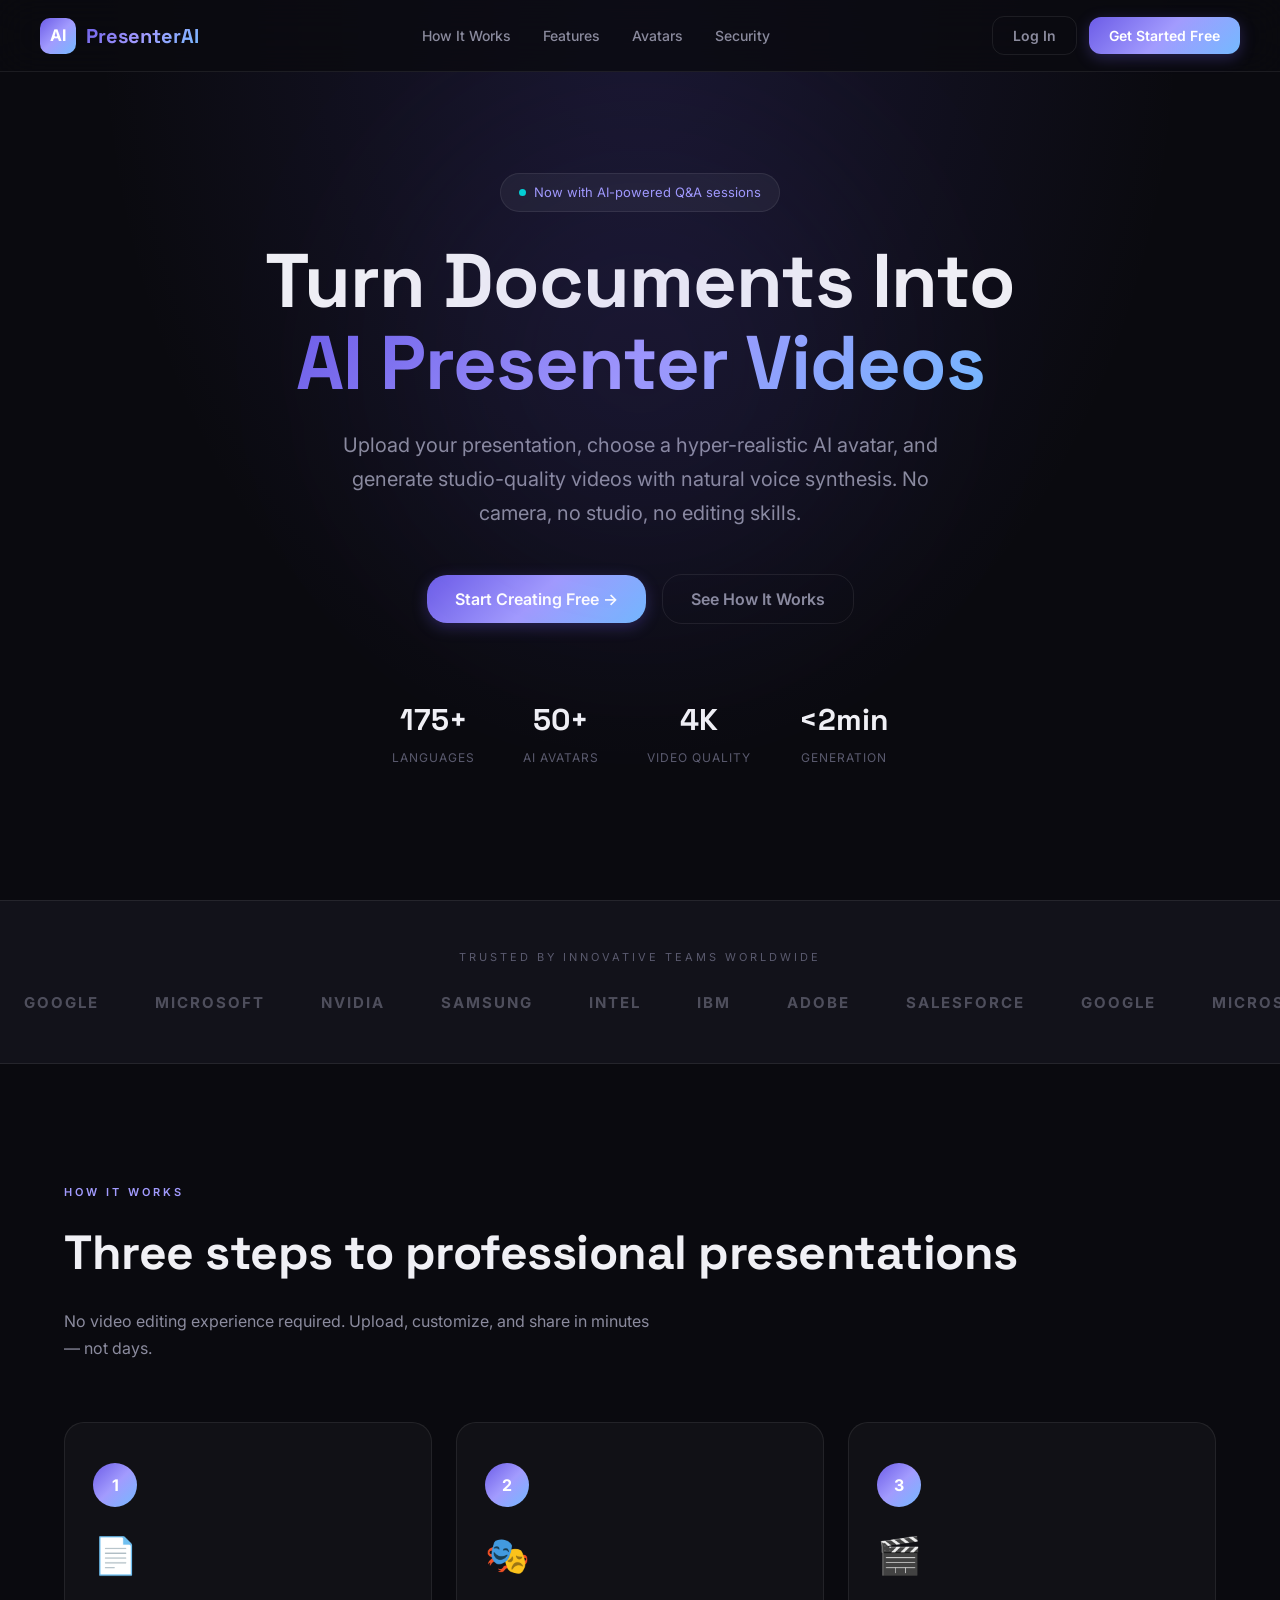
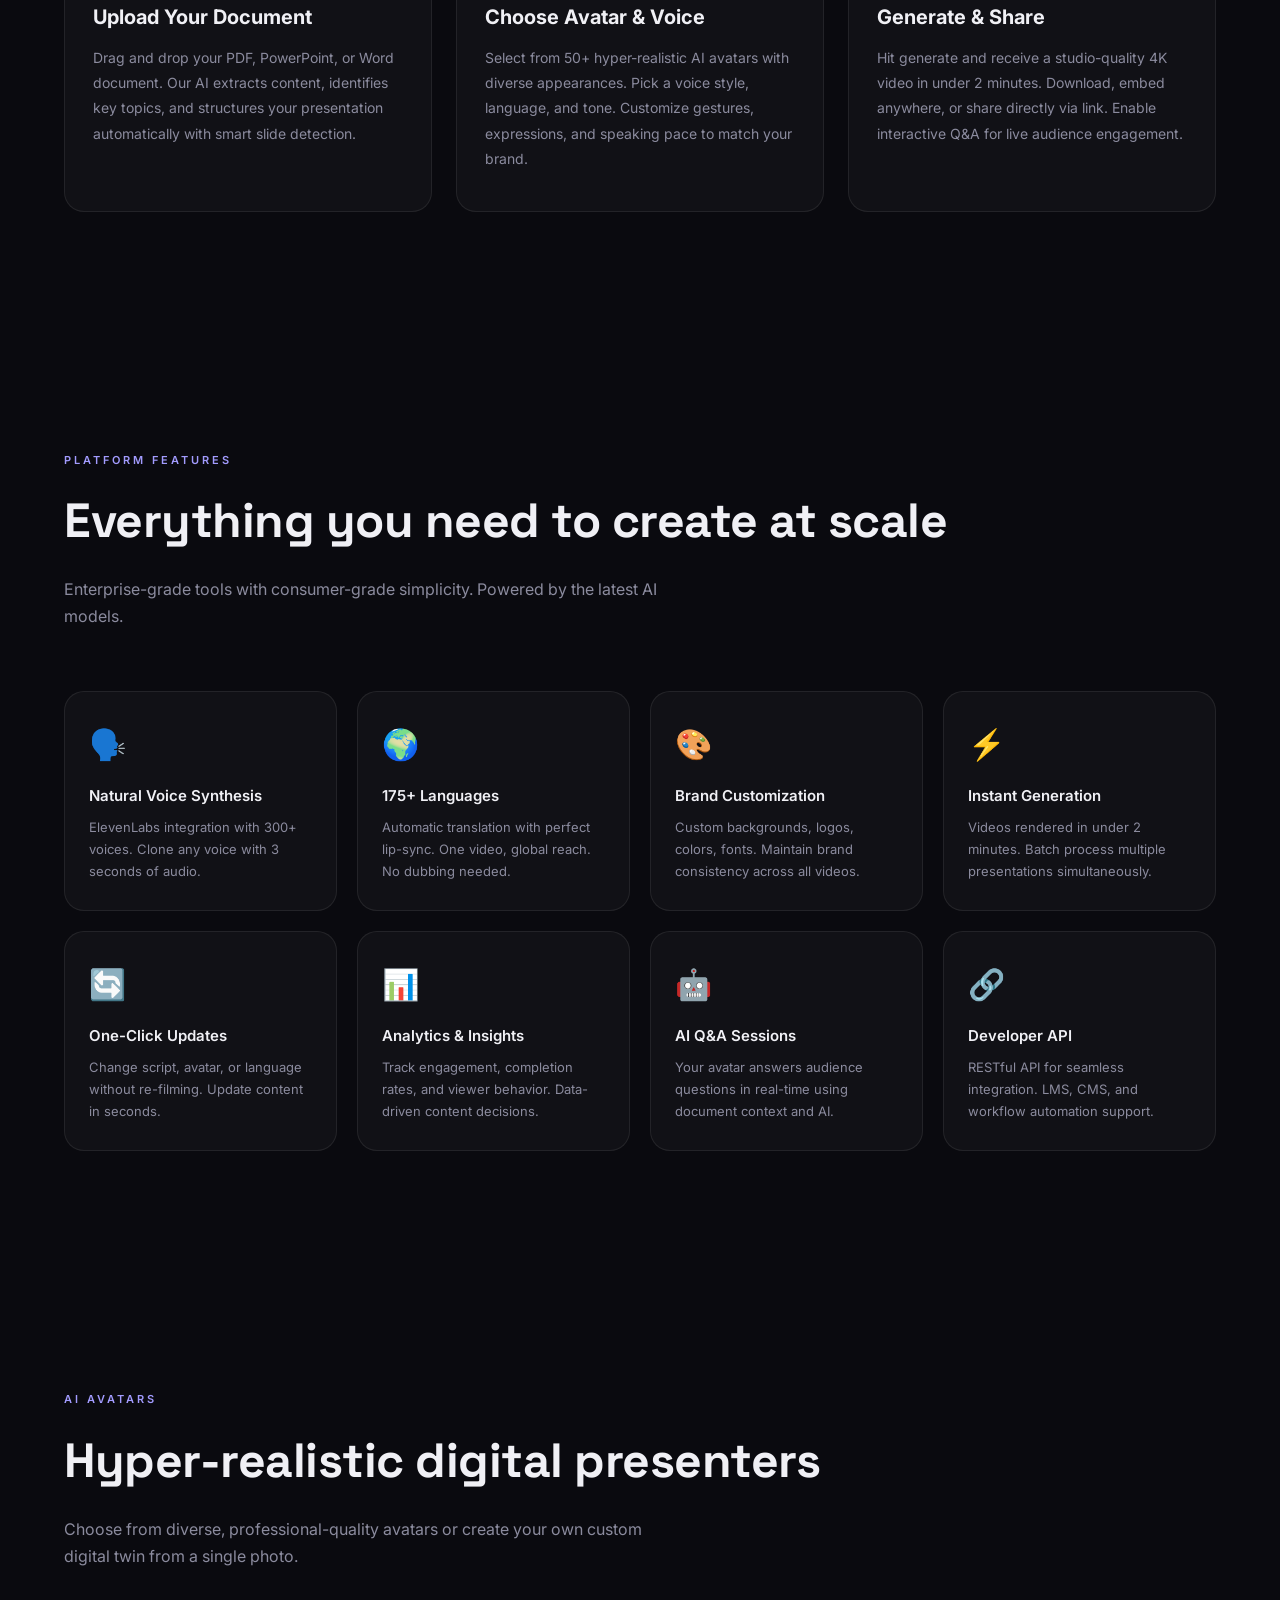
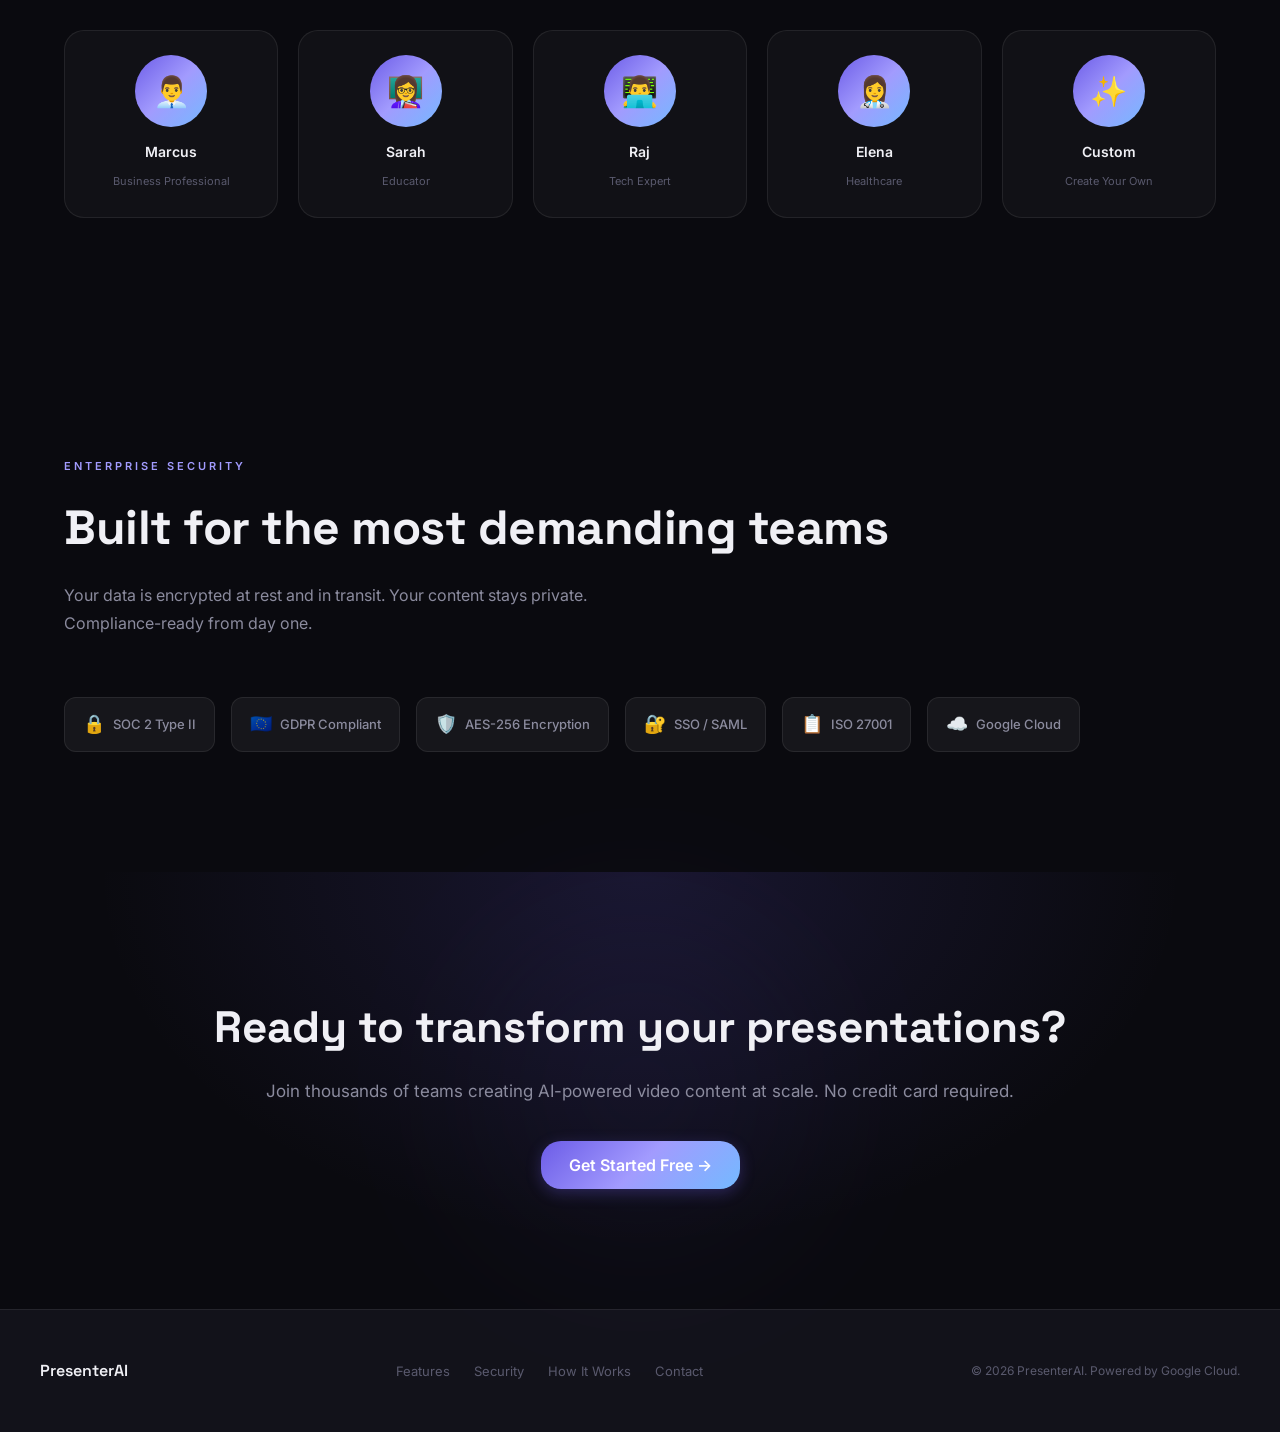
==== frontend/web/index.html @ 8b2d3410 "feat: Generate presentation pipeline + Q&A tutor mode - POST /presentations/{id}/generate: document " ====
<!DOCTYPE html>
<html lang="en">
<head>
<meta charset="UTF-8">
<meta name="viewport" content="width=device-width, initial-scale=1.0">
<title>PresenterAI — Create AI Presentations in Minutes</title>
<meta name="description" content="Turn documents into professional AI-hosted presentations with realistic avatars and voice synthesis. 175+ languages supported.">
<link rel="preconnect" href="https://fonts.googleapis.com">
<link rel="preconnect" href="https://fonts.gstatic.com" crossorigin>
<link href="https://fonts.googleapis.com/css2?family=Inter:wght@300;400;500;600;700;800;900&family=Space+Grotesk:wght@400;500;600;700&display=swap" rel="stylesheet">
<style>
:root {
  --bg-primary: #0a0a0f;
  --bg-secondary: #12121a;
  --bg-card: rgba(255,255,255,0.03);
  --bg-card-hover: rgba(255,255,255,0.06);
  --glass: rgba(255,255,255,0.05);
  --glass-border: rgba(255,255,255,0.08);
  --text-primary: #f0f0f5;
  --text-secondary: #8b8b9e;
  --text-muted: #5a5a6e;
  --accent: #6c5ce7;
  --accent-light: #a29bfe;
  --accent-glow: rgba(108,92,231,0.3);
  --gradient-1: linear-gradient(135deg, #6c5ce7 0%, #a29bfe 50%, #74b9ff 100%);
  --gradient-2: linear-gradient(135deg, #0a0a0f 0%, #1a1a2e 100%);
  --gradient-hero: radial-gradient(ellipse at 50% 0%, rgba(108,92,231,0.15) 0%, transparent 60%);
  --success: #00d2d3;
  --warning: #feca57;
  --danger: #ff6b6b;
  --radius: 12px;
  --radius-lg: 20px;
  --radius-xl: 28px;
  --shadow: 0 8px 32px rgba(0,0,0,0.4);
  --transition: all 0.3s cubic-bezier(0.4, 0, 0.2, 1);
}

* { margin: 0; padding: 0; box-sizing: border-box; }
html { scroll-behavior: smooth; }

body {
  font-family: 'Inter', -apple-system, BlinkMacSystemFont, sans-serif;
  background: var(--bg-primary);
  color: var(--text-primary);
  line-height: 1.6;
  overflow-x: hidden;
  -webkit-font-smoothing: antialiased;
}

/* ======= NAVBAR ======= */
.navbar {
  position: fixed;
  top: 0; left: 0; right: 0;
  z-index: 1000;
  padding: 16px 40px;
  display: flex;
  align-items: center;
  justify-content: space-between;
  backdrop-filter: blur(20px);
  background: rgba(10,10,15,0.8);
  border-bottom: 1px solid var(--glass-border);
  transition: var(--transition);
}

.navbar.scrolled { background: rgba(10,10,15,0.95); }

.nav-brand {
  display: flex;
  align-items: center;
  gap: 10px;
  text-decoration: none;
}

.nav-brand-icon {
  width: 36px; height: 36px;
  border-radius: 10px;
  background: var(--gradient-1);
  display: flex; align-items: center; justify-content: center;
  font-size: 16px;
  color: #fff;
  font-weight: 700;
}

.nav-brand-text {
  font-family: 'Space Grotesk', sans-serif;
  font-size: 20px;
  font-weight: 700;
  background: var(--gradient-1);
  -webkit-background-clip: text;
  -webkit-text-fill-color: transparent;
  background-clip: text;
}

.nav-links {
  display: flex;
  align-items: center;
  gap: 32px;
  list-style: none;
}

.nav-links a {
  color: var(--text-secondary);
  text-decoration: none;
  font-size: 14px;
  font-weight: 500;
  transition: var(--transition);
  position: relative;
}

.nav-links a:hover { color: var(--text-primary); }
.nav-links a::after {
  content: '';
  position: absolute;
  bottom: -4px; left: 0; right: 0;
  height: 2px;
  background: var(--accent);
  transform: scaleX(0);
  transition: transform 0.3s ease;
}
.nav-links a:hover::after { transform: scaleX(1); }

.nav-actions {
  display: flex;
  align-items: center;
  gap: 12px;
}

/* ======= BUTTONS ======= */
.btn {
  display: inline-flex;
  align-items: center;
  gap: 8px;
  padding: 10px 20px;
  border-radius: var(--radius);
  font-size: 14px;
  font-weight: 600;
  border: none;
  cursor: pointer;
  transition: var(--transition);
  text-decoration: none;
  white-space: nowrap;
  font-family: inherit;
}

.btn-ghost {
  background: transparent;
  color: var(--text-secondary);
  border: 1px solid var(--glass-border);
}

.btn-ghost:hover {
  color: var(--text-primary);
  border-color: var(--text-muted);
  background: var(--glass);
}

.btn-primary {
  background: var(--gradient-1);
  color: #fff;
  box-shadow: 0 4px 15px var(--accent-glow);
}

.btn-primary:hover {
  transform: translateY(-2px);
  box-shadow: 0 8px 30px var(--accent-glow);
}

.btn-lg { padding: 14px 28px; font-size: 16px; border-radius: var(--radius-lg); }

.btn-danger {
  background: rgba(255,107,107,0.1);
  color: var(--danger);
  border: 1px solid rgba(255,107,107,0.2);
}

.btn-danger:hover { background: rgba(255,107,107,0.2); }

/* ======= HERO ======= */
.hero {
  min-height: 100vh;
  display: flex;
  flex-direction: column;
  align-items: center;
  justify-content: center;
  text-align: center;
  padding: 120px 24px 80px;
  background: var(--gradient-hero);
  position: relative;
}

.hero::before {
  content: '';
  position: absolute;
  top: 40%; left: 50%;
  transform: translate(-50%, -50%);
  width: 700px; height: 700px;
  background: radial-gradient(circle, var(--accent-glow) 0%, transparent 70%);
  filter: blur(100px);
  opacity: 0.4;
  pointer-events: none;
}

.hero-badge {
  display: inline-flex;
  align-items: center;
  gap: 8px;
  padding: 8px 18px;
  border-radius: 50px;
  background: var(--glass);
  border: 1px solid var(--glass-border);
  font-size: 13px;
  color: var(--accent-light);
  margin-bottom: 28px;
  animation: fadeInDown 0.6s ease;
}

.hero-badge .dot {
  width: 7px; height: 7px;
  border-radius: 50%;
  background: var(--success);
  animation: pulse 2s infinite;
}

.hero h1 {
  font-family: 'Space Grotesk', sans-serif;
  font-size: clamp(38px, 6vw, 76px);
  font-weight: 800;
  line-height: 1.08;
  max-width: 900px;
  margin-bottom: 24px;
  animation: fadeInUp 0.8s ease;
  letter-spacing: -1px;
}

.hero h1 .gradient-text {
  background: var(--gradient-1);
  -webkit-background-clip: text;
  -webkit-text-fill-color: transparent;
  background-clip: text;
}

.hero-sub {
  font-size: clamp(16px, 2vw, 20px);
  color: var(--text-secondary);
  max-width: 620px;
  margin-bottom: 44px;
  animation: fadeInUp 1s ease;
  line-height: 1.7;
}

.hero-cta {
  display: flex;
  align-items: center;
  gap: 16px;
  flex-wrap: wrap;
  justify-content: center;
  animation: fadeInUp 1.2s ease;
}

.hero-stats {
  display: flex;
  gap: 48px;
  margin-top: 72px;
  animation: fadeInUp 1.4s ease;
}

.hero-stat { text-align: center; }

.hero-stat-number {
  font-family: 'Space Grotesk', sans-serif;
  font-size: 30px;
  font-weight: 700;
  color: var(--text-primary);
}

.hero-stat-label {
  font-size: 12px;
  color: var(--text-muted);
  margin-top: 4px;
  text-transform: uppercase;
  letter-spacing: 1px;
}

/* ======= TRUSTED BY (scrolling logos) ======= */
.trusted {
  padding: 48px 24px;
  text-align: center;
  border-top: 1px solid var(--glass-border);
  border-bottom: 1px solid var(--glass-border);
  background: var(--bg-secondary);
  overflow: hidden;
}

.trusted-label {
  font-size: 11px;
  text-transform: uppercase;
  letter-spacing: 3px;
  color: var(--text-muted);
  margin-bottom: 24px;
}

.trusted-logos {
  display: flex;
  align-items: center;
  gap: 56px;
  animation: scroll 20s linear infinite;
}

.trusted-logos span {
  font-size: 15px;
  font-weight: 700;
  color: var(--text-secondary);
  letter-spacing: 2px;
  white-space: nowrap;
  opacity: 0.5;
}

@keyframes scroll {
  0% { transform: translateX(0); }
  100% { transform: translateX(-50%); }
}

/* ======= SECTIONS ======= */
.section { padding: 120px 24px; max-width: 1200px; margin: 0 auto; }

.section-label {
  font-size: 11px;
  text-transform: uppercase;
  letter-spacing: 3px;
  color: var(--accent-light);
  margin-bottom: 14px;
  font-weight: 600;
}

.section-title {
  font-family: 'Space Grotesk', sans-serif;
  font-size: clamp(28px, 4vw, 48px);
  font-weight: 700;
  margin-bottom: 16px;
  letter-spacing: -0.5px;
}

.section-sub {
  font-size: 16px;
  color: var(--text-secondary);
  max-width: 600px;
  margin-bottom: 60px;
  line-height: 1.7;
}

/* ======= HOW IT WORKS ======= */
.steps-grid {
  display: grid;
  grid-template-columns: repeat(3, 1fr);
  gap: 24px;
}

.step-card {
  background: var(--bg-card);
  border: 1px solid var(--glass-border);
  border-radius: var(--radius-lg);
  padding: 40px 28px;
  transition: var(--transition);
  position: relative;
  overflow: hidden;
}

.step-card::before {
  content: '';
  position: absolute;
  top: 0; left: 0; right: 0;
  height: 3px;
  background: var(--gradient-1);
  opacity: 0;
  transition: var(--transition);
}

.step-card:hover::before { opacity: 1; }

.step-card:hover {
  background: var(--bg-card-hover);
  border-color: rgba(108,92,231,0.3);
  transform: translateY(-6px);
  box-shadow: 0 24px 48px rgba(0,0,0,0.3);
}

.step-number {
  width: 44px; height: 44px;
  border-radius: 50%;
  background: var(--gradient-1);
  display: flex; align-items: center; justify-content: center;
  font-size: 16px;
  font-weight: 700;
  margin-bottom: 20px;
  color: #fff;
}

.step-icon { font-size: 36px; margin-bottom: 16px; }
.step-card h3 { font-size: 20px; font-weight: 700; margin-bottom: 12px; }
.step-card p { font-size: 14px; color: var(--text-secondary); line-height: 1.8; }

/* ======= FEATURES ======= */
.features-grid {
  display: grid;
  grid-template-columns: repeat(4, 1fr);
  gap: 20px;
}

.feature-card {
  background: var(--bg-card);
  border: 1px solid var(--glass-border);
  border-radius: var(--radius-lg);
  padding: 28px 24px;
  transition: var(--transition);
}

.feature-card:hover {
  background: var(--bg-card-hover);
  border-color: rgba(108,92,231,0.2);
  transform: translateY(-3px);
}

.feature-icon { font-size: 30px; margin-bottom: 16px; }
.feature-card h4 { font-size: 15px; font-weight: 600; margin-bottom: 8px; }
.feature-card p { font-size: 13px; color: var(--text-secondary); line-height: 1.7; }

/* ======= AVATARS ======= */
.avatars-showcase {
  display: grid;
  grid-template-columns: repeat(5, 1fr);
  gap: 20px;
}

.avatar-preview {
  background: var(--bg-card);
  border: 1px solid var(--glass-border);
  border-radius: var(--radius-lg);
  padding: 24px 16px;
  text-align: center;
  transition: var(--transition);
  cursor: pointer;
}

.avatar-preview:hover {
  border-color: var(--accent);
  transform: translateY(-4px);
  box-shadow: 0 0 40px var(--accent-glow);
}

.avatar-circle {
  width: 72px; height: 72px;
  border-radius: 50%;
  margin: 0 auto 14px;
  background: var(--gradient-1);
  display: flex; align-items: center; justify-content: center;
  font-size: 30px;
}

.avatar-preview h5 { font-size: 14px; font-weight: 600; margin-bottom: 4px; }
.avatar-preview span { font-size: 11px; color: var(--text-muted); }

/* ======= SECURITY ======= */
.security-badges {
  display: flex;
  align-items: center;
  gap: 16px;
  flex-wrap: wrap;
}

.badge {
  display: flex;
  align-items: center;
  gap: 8px;
  padding: 12px 18px;
  border-radius: var(--radius);
  background: var(--glass);
  border: 1px solid var(--glass-border);
  font-size: 13px;
  font-weight: 500;
  color: var(--text-secondary);
  transition: var(--transition);
}

.badge:hover { border-color: var(--accent); color: var(--text-primary); }
.badge-icon { font-size: 18px; }

/* ======= CTA ======= */
.cta-section {
  text-align: center;
  padding: 120px 24px;
  position: relative;
  background: var(--gradient-hero);
}

.cta-section::before {
  content: '';
  position: absolute;
  top: 50%; left: 50%;
  transform: translate(-50%, -50%);
  width: 500px; height: 500px;
  background: radial-gradient(circle, var(--accent-glow) 0%, transparent 70%);
  filter: blur(80px);
  opacity: 0.3;
}

.cta-section h2 {
  font-family: 'Space Grotesk', sans-serif;
  font-size: clamp(28px, 4vw, 44px);
  font-weight: 700;
  margin-bottom: 16px;
  position: relative;
}

.cta-section p {
  color: var(--text-secondary);
  margin-bottom: 36px;
  font-size: 17px;
  position: relative;
}

/* ======= FOOTER ======= */
.footer {
  padding: 48px 24px;
  text-align: center;
  border-top: 1px solid var(--glass-border);
  background: var(--bg-secondary);
}

.footer-content {
  max-width: 1200px;
  margin: 0 auto;
  display: flex;
  align-items: center;
  justify-content: space-between;
  flex-wrap: wrap;
  gap: 16px;
}

.footer-brand {
  display: flex;
  align-items: center;
  gap: 8px;
}

.footer-brand span {
  font-family: 'Space Grotesk', sans-serif;
  font-weight: 600;
  font-size: 16px;
}

.footer-links {
  display: flex;
  gap: 24px;
}

.footer-links a {
  color: var(--text-muted);
  text-decoration: none;
  font-size: 13px;
  transition: var(--transition);
}

.footer-links a:hover { color: var(--text-primary); }

.footer-copy { font-size: 12px; color: var(--text-muted); }

/* ======= AUTH MODAL ======= */
.modal-overlay {
  position: fixed;
  inset: 0;
  background: rgba(0,0,0,0.75);
  backdrop-filter: blur(10px);
  z-index: 2000;
  display: none;
  align-items: center;
  justify-content: center;
  padding: 20px;
}

.modal-overlay.active { display: flex; }

.auth-modal {
  background: var(--bg-secondary);
  border: 1px solid var(--glass-border);
  border-radius: var(--radius-xl);
  padding: 44px 40px;
  width: 100%;
  max-width: 440px;
  max-height: 90vh;
  overflow-y: auto;
  position: relative;
  animation: scaleIn 0.3s ease;
  box-shadow: 0 24px 64px rgba(0,0,0,0.5);
}

.auth-modal-close {
  position: absolute;
  top: 16px; right: 16px;
  width: 32px; height: 32px;
  border-radius: 50%;
  background: var(--glass);
  border: 1px solid var(--glass-border);
  color: var(--text-secondary);
  font-size: 16px;
  cursor: pointer;
  display: flex; align-items: center; justify-content: center;
  transition: var(--transition);
}

.auth-modal-close:hover { background: var(--bg-card-hover); color: var(--text-primary); }

.auth-title {
  font-family: 'Space Grotesk', sans-serif;
  font-size: 26px;
  font-weight: 700;
  margin-bottom: 6px;
}

.auth-subtitle {
  font-size: 14px;
  color: var(--text-secondary);
  margin-bottom: 28px;
}

.auth-tabs {
  display: flex;
  gap: 4px;
  background: var(--glass);
  border-radius: var(--radius);
  padding: 4px;
  margin-bottom: 24px;
}

.auth-tab {
  flex: 1;
  padding: 10px;
  border-radius: 8px;
  text-align: center;
  font-size: 14px;
  font-weight: 600;
  color: var(--text-secondary);
  cursor: pointer;
  transition: var(--transition);
  border: none;
  background: none;
  font-family: inherit;
}

.auth-tab.active { background: var(--accent); color: #fff; }

.form-group { margin-bottom: 16px; }

.form-group label {
  display: block;
  font-size: 13px;
  font-weight: 500;
  color: var(--text-secondary);
  margin-bottom: 6px;
}

.form-input {
  width: 100%;
  padding: 12px 16px;
  background: var(--glass);
  border: 1px solid var(--glass-border);
  border-radius: var(--radius);
  color: var(--text-primary);
  font-size: 14px;
  font-family: inherit;
  transition: var(--transition);
}

.form-input:focus {
  outline: none;
  border-color: var(--accent);
  box-shadow: 0 0 0 3px var(--accent-glow);
}

.form-input::placeholder { color: var(--text-muted); }

.form-row {
  display: grid;
  grid-template-columns: 1fr 1fr;
  gap: 12px;
}

.auth-divider {
  display: flex;
  align-items: center;
  gap: 12px;
  margin: 20px 0;
  color: var(--text-muted);
  font-size: 12px;
}

.auth-divider::before,
.auth-divider::after {
  content: '';
  flex: 1;
  height: 1px;
  background: var(--glass-border);
}

.btn-google {
  width: 100%;
  padding: 12px;
  border-radius: var(--radius);
  background: var(--glass);
  border: 1px solid var(--glass-border);
  color: var(--text-primary);
  font-size: 14px;
  font-weight: 500;
  cursor: pointer;
  transition: var(--transition);
  display: flex;
  align-items: center;
  justify-content: center;
  gap: 10px;
  font-family: inherit;
}

.btn-google:hover { background: var(--bg-card-hover); border-color: var(--text-muted); }

.auth-error {
  padding: 12px 14px;
  border-radius: var(--radius);
  background: rgba(255,107,107,0.1);
  border: 1px solid rgba(255,107,107,0.2);
  color: var(--danger);
  font-size: 13px;
  margin-bottom: 16px;
  display: none;
}

.auth-error.show { display: block; }

.auth-success {
  padding: 12px 14px;
  border-radius: var(--radius);
  background: rgba(0,210,211,0.1);
  border: 1px solid rgba(0,210,211,0.2);
  color: var(--success);
  font-size: 13px;
  margin-bottom: 16px;
  display: none;
}

.auth-success.show { display: block; }

/* ======= DASHBOARD ======= */
.dashboard { display: none; padding-top: 80px; min-height: 100vh; }
.dashboard.active { display: block; }
.landing.hidden { display: none; }

.dash-header {
  padding: 36px 48px;
  display: flex;
  align-items: center;
  justify-content: space-between;
  border-bottom: 1px solid var(--glass-border);
  background: var(--bg-secondary);
}

.dash-welcome h2 { font-size: 22px; font-weight: 600; }
.dash-welcome p { font-size: 14px; color: var(--text-secondary); margin-top: 4px; }

.dash-content { padding: 48px; max-width: 1200px; margin: 0 auto; }

.dash-section-title {
  font-size: 18px;
  font-weight: 600;
  margin-bottom: 8px;
}

.dash-section-sub {
  font-size: 14px;
  color: var(--text-secondary);
  margin-bottom: 24px;
}

.dash-grid {
  display: grid;
  grid-template-columns: repeat(auto-fit, minmax(280px, 1fr));
  gap: 24px;
  margin-top: 40px;
}

.dash-card {
  background: var(--bg-card);
  border: 1px solid var(--glass-border);
  border-radius: var(--radius-lg);
  padding: 32px 28px;
  transition: var(--transition);
  cursor: pointer;
}

.dash-card:hover {
  background: var(--bg-card-hover);
  border-color: rgba(108,92,231,0.3);
  transform: translateY(-4px);
  box-shadow: 0 16px 40px rgba(0,0,0,0.25);
}

.dash-card-icon {
  width: 52px; height: 52px;
  border-radius: 14px;
  background: var(--gradient-1);
  display: flex; align-items: center; justify-content: center;
  font-size: 24px;
  margin-bottom: 18px;
}

.dash-card h3 { font-size: 17px; font-weight: 600; margin-bottom: 8px; }
.dash-card p { font-size: 13px; color: var(--text-secondary); line-height: 1.7; }

/* Upload zone */
.upload-zone {
  border: 2px dashed var(--glass-border);
  border-radius: var(--radius-lg);
  padding: 64px 40px;
  text-align: center;
  cursor: pointer;
  transition: var(--transition);
  background: var(--bg-card);
  position: relative;
}

.upload-zone:hover {
  border-color: var(--accent);
  background: rgba(108,92,231,0.05);
}

.upload-zone.dragover {
  border-color: var(--accent);
  background: rgba(108,92,231,0.1);
  transform: scale(1.01);
}

.upload-icon { font-size: 52px; margin-bottom: 18px; opacity: 0.8; }
.upload-zone h3 { font-size: 18px; margin-bottom: 8px; font-weight: 600; }
.upload-zone p { font-size: 14px; color: var(--text-secondary); }
.upload-zone .formats { font-size: 12px; color: var(--text-muted); margin-top: 14px; }

.upload-progress {
  margin-top: 20px;
  display: none;
}

.upload-progress.active { display: block; }

.progress-bar {
  width: 100%;
  height: 4px;
  background: var(--glass);
  border-radius: 2px;
  overflow: hidden;
}

.progress-fill {
  height: 100%;
  background: var(--gradient-1);
  border-radius: 2px;
  width: 0%;
  transition: width 0.3s ease;
}

.upload-status {
  font-size: 13px;
  color: var(--text-secondary);
  margin-top: 8px;
}

/* Presentations list */
.presentations-list { margin-top: 32px; }

.presentation-item {
  display: flex;
  align-items: center;
  justify-content: space-between;
  padding: 16px 20px;
  background: var(--bg-card);
  border: 1px solid var(--glass-border);
  border-radius: var(--radius);
  margin-bottom: 8px;
  transition: var(--transition);
}

.presentation-item:hover { background: var(--bg-card-hover); }

.presentation-info {
  display: flex;
  align-items: center;
  gap: 14px;
}

.presentation-icon { font-size: 24px; }

.presentation-meta h4 { font-size: 14px; font-weight: 600; }
.presentation-meta span { font-size: 12px; color: var(--text-muted); }

.presentation-actions {
  display: flex;
  gap: 8px;
}

/* ===== PRESENTATIONS MANAGEMENT PANEL ===== */
.pres-panel-stats {
  display: grid;
  grid-template-columns: repeat(auto-fit, minmax(140px, 1fr));
  gap: 16px;
  margin-bottom: 28px;
}
.stat-card {
  background: var(--bg-card);
  border: 1px solid var(--glass-border);
  border-radius: var(--radius);
  padding: 18px 16px;
  text-align: center;
}
.stat-card .stat-value { font-size: 28px; font-weight: 700; color: var(--accent); }
.stat-card .stat-label { font-size: 12px; color: var(--text-secondary); margin-top: 4px; }

.pres-list-header {
  display: flex;
  align-items: center;
  justify-content: space-between;
  margin-bottom: 16px;
  flex-wrap: wrap;
  gap: 12px;
}
.pres-list-header h3 { font-size: 16px; font-weight: 600; }

.pres-sort-select {
  padding: 7px 12px;
  background: var(--bg-card);
  border: 1px solid var(--glass-border);
  border-radius: var(--radius-md);
  color: var(--text-primary);
  font-size: 13px;
  outline: none;
  cursor: pointer;
}

.pres-card {
  background: var(--bg-card);
  border: 1px solid var(--glass-border);
  border-radius: var(--radius-lg);
  padding: 20px 24px;
  margin-bottom: 12px;
  transition: var(--transition);
}
.pres-card:hover { border-color: rgba(108,92,231,0.3); background: var(--bg-card-hover); }

.pres-card-top {
  display: flex;
  align-items: flex-start;
  justify-content: space-between;
  gap: 16px;
}
.pres-card-info { flex: 1; min-width: 0; }
.pres-card-info h4 { font-size: 15px; font-weight: 600; margin-bottom: 4px; white-space: nowrap; overflow: hidden; text-overflow: ellipsis; }
.pres-card-info .pres-meta { font-size: 12px; color: var(--text-secondary); display: flex; gap: 12px; flex-wrap: wrap; }
.pres-card-info .pres-desc { font-size: 12px; color: var(--text-muted); margin-top: 6px; }

.pres-status-badge {
  padding: 4px 10px;
  border-radius: 12px;
  font-size: 11px;
  font-weight: 600;
  text-transform: uppercase;
  flex-shrink: 0;
}
.pres-status-badge.uploaded { background: rgba(255,193,7,0.15); color: #ffc107; }
.pres-status-badge.processing { background: rgba(33,150,243,0.15); color: #2196f3; }
.pres-status-badge.ready { background: rgba(76,175,80,0.15); color: #4caf50; }
.pres-status-badge.published { background: rgba(108,92,231,0.15); color: var(--accent); }

.pres-card-analytics {
  display: flex;
  gap: 20px;
  margin-top: 14px;
  padding-top: 14px;
  border-top: 1px solid var(--glass-border);
  flex-wrap: wrap;
}
.pres-analytic {
  display: flex;
  align-items: center;
  gap: 6px;
  font-size: 12px;
  color: var(--text-secondary);
}
.pres-analytic .analytic-icon { font-size: 14px; }
.pres-analytic strong { color: var(--text-primary); }

.pres-card-actions {
  display: flex;
  gap: 8px;
  margin-top: 14px;
  padding-top: 12px;
  border-top: 1px solid var(--glass-border);
}
.pres-btn {
  padding: 6px 14px;
  font-size: 12px;
  font-weight: 500;
  border-radius: 8px;
  border: 1px solid var(--glass-border);
  background: var(--glass);
  color: var(--text-secondary);
  cursor: pointer;
  transition: var(--transition);
}
.pres-btn:hover { background: var(--bg-card-hover); color: var(--text-primary); border-color: var(--accent); }
.pres-btn.danger:hover { border-color: #ff4757; color: #ff4757; }
.pres-btn.primary { background: var(--accent); border-color: var(--accent); color: #fff; }
.pres-btn.primary:hover { opacity: 0.85; }

.pres-edit-form {
  margin-top: 14px;
  padding: 16px;
  background: rgba(0,0,0,0.2);
  border-radius: var(--radius);
  border: 1px solid var(--glass-border);
}
.pres-edit-form label { display: block; font-size: 12px; color: var(--text-secondary); margin-bottom: 6px; margin-top: 12px; }
.pres-edit-form label:first-child { margin-top: 0; }
.pres-edit-form input, .pres-edit-form textarea {
  width: 100%;
  padding: 10px 12px;
  background: var(--bg-card);
  border: 1px solid var(--glass-border);
  border-radius: var(--radius-md);
  color: var(--text-primary);
  font-size: 13px;
  outline: none;
}
.pres-edit-form textarea { min-height: 60px; resize: vertical; }
.pres-edit-form input:focus, .pres-edit-form textarea:focus { border-color: var(--accent); }
.pres-edit-actions { display: flex; gap: 8px; margin-top: 14px; }

.pres-empty {
  text-align: center;
  padding: 60px 20px;
  color: var(--text-secondary);
}
.pres-empty-icon { font-size: 48px; margin-bottom: 16px; opacity: 0.6; }
.pres-empty h3 { font-size: 18px; margin-bottom: 8px; font-weight: 600; color: var(--text-primary); }
.pres-empty p { font-size: 14px; line-height: 1.6; }

/* ======= LOADING SPINNER ======= */
.spinner {
  width: 18px; height: 18px;
  border: 2px solid var(--glass-border);
  border-top-color: #fff;
  border-radius: 50%;
  animation: spin 0.8s linear infinite;
  display: none;
}

.spinner.active { display: inline-block; }

@keyframes spin { to { transform: rotate(360deg); } }

/* ======= NOTIFICATIONS ======= */
.toast {
  position: fixed;
  top: 80px; right: 20px;
  padding: 14px 20px;
  border-radius: var(--radius);
  font-size: 14px;
  font-weight: 500;
  z-index: 3000;
  transform: translateX(120%);
  transition: transform 0.3s ease;
  max-width: 360px;
}

.toast.show { transform: translateX(0); }
.toast.success { background: rgba(0,210,211,0.15); border: 1px solid rgba(0,210,211,0.3); color: var(--success); }
.toast.error { background: rgba(255,107,107,0.15); border: 1px solid rgba(255,107,107,0.3); color: var(--danger); }

/* ======= ANIMATIONS ======= */
@keyframes fadeInUp {
  from { opacity: 0; transform: translateY(24px); }
  to { opacity: 1; transform: translateY(0); }
}

@keyframes fadeInDown {
  from { opacity: 0; transform: translateY(-12px); }
  to { opacity: 1; transform: translateY(0); }
}

@keyframes scaleIn {
  from { opacity: 0; transform: scale(0.94); }
  to { opacity: 1; transform: scale(1); }
}

@keyframes pulse {
  0%, 100% { opacity: 1; transform: scale(1); }
  50% { opacity: 0.5; transform: scale(0.9); }
}

/* ===== GENERATE PANEL ===== */
.generate-overlay {
  display: none;
  position: fixed;
  inset: 0;
  z-index: 2500;
  background: rgba(10, 10, 30, 0.95);
  backdrop-filter: blur(10px);
  align-items: center;
  justify-content: center;
  flex-direction: column;
  padding: 2rem;
}
.generate-overlay.active { display: flex; }
.generate-card {
  background: linear-gradient(135deg, #1a1a3e, #0f1029);
  border: 1px solid rgba(99, 102, 241, 0.3);
  border-radius: 20px;
  padding: 3rem;
  max-width: 600px;
  width: 100%;
  text-align: center;
}
.generate-card h2 { color: #fff; margin-bottom: 0.5rem; font-size: 1.8rem; }
.generate-card .gen-subtitle { color: #94a3b8; margin-bottom: 2rem; }
.gen-summary {
  display: flex;
  gap: 1.5rem;
  justify-content: center;
  margin-bottom: 2rem;
  flex-wrap: wrap;
}
.gen-item {
  background: rgba(99, 102, 241, 0.1);
  border: 1px solid rgba(99, 102, 241, 0.2);
  border-radius: 12px;
  padding: 1rem 1.5rem;
  text-align: center;
}
.gen-item .gen-icon { font-size: 1.5rem; margin-bottom: 0.3rem; }
.gen-item .gen-label { color: #94a3b8; font-size: 0.75rem; }
.gen-item .gen-value { color: #fff; font-weight: 600; font-size: 0.9rem; }
.generate-btn {
  background: linear-gradient(135deg, #6366f1, #8b5cf6);
  color: #fff;
  border: none;
  padding: 1rem 3rem;
  font-size: 1.1rem;
  font-weight: 600;
  border-radius: 12px;
  cursor: pointer;
  transition: all 0.3s;
  width: 100%;
  margin-top: 1rem;
}
.generate-btn:hover { transform: translateY(-2px); box-shadow: 0 8px 25px rgba(99, 102, 241, 0.4); }
.generate-btn:disabled { opacity: 0.6; cursor: not-allowed; transform: none; }
.gen-progress {
  display: none;
  margin-top: 1.5rem;
  text-align: left;
}
.gen-progress.active { display: block; }
.gen-step {
  display: flex;
  align-items: center;
  gap: 0.75rem;
  padding: 0.5rem 0;
  color: #64748b;
  font-size: 0.9rem;
  transition: color 0.3s;
}
.gen-step.active { color: #6366f1; }
.gen-step.done { color: #10b981; }
.gen-step-icon { width: 20px; text-align: center; }
.gen-close {
  position: absolute;
  top: 1.5rem;
  right: 1.5rem;
  background: rgba(255,255,255,0.1);
  border: none;
  color: #fff;
  font-size: 1.2rem;
  cursor: pointer;
  border-radius: 50%;
  width: 36px;
  height: 36px;
}

/* ===== Q&A CHAT IN VIEWER ===== */
.viewer-qa {
  position: absolute;
  right: 0;
  top: 0;
  bottom: 0;
  width: 360px;
  background: rgba(15, 16, 41, 0.97);
  border-left: 1px solid rgba(99, 102, 241, 0.2);
  display: none;
  flex-direction: column;
  z-index: 10;
}
.viewer-qa.active { display: flex; }
.qa-header {
  padding: 1rem 1.25rem;
  border-bottom: 1px solid rgba(99, 102, 241, 0.15);
  display: flex;
  align-items: center;
  justify-content: space-between;
}
.qa-header h3 { color: #fff; font-size: 1rem; margin: 0; }
.qa-close-btn { background: none; border: none; color: #94a3b8; font-size: 1.2rem; cursor: pointer; }
.qa-messages {
  flex: 1;
  overflow-y: auto;
  padding: 1rem;
  display: flex;
  flex-direction: column;
  gap: 0.75rem;
}
.qa-msg {
  padding: 0.75rem 1rem;
  border-radius: 12px;
  font-size: 0.85rem;
  line-height: 1.5;
  max-width: 90%;
  word-wrap: break-word;
}
.qa-msg.user {
  background: rgba(99, 102, 241, 0.2);
  color: #c7d2fe;
  align-self: flex-end;
  border-bottom-right-radius: 4px;
}
.qa-msg.assistant {
  background: rgba(30, 32, 60, 0.9);
  color: #e2e8f0;
  align-self: flex-start;
  border-bottom-left-radius: 4px;
  border: 1px solid rgba(99, 102, 241, 0.1);
}
.qa-msg.typing { color: #6366f1; font-style: italic; }
.qa-input-row {
  padding: 0.75rem 1rem;
  border-top: 1px solid rgba(99, 102, 241, 0.15);
  display: flex;
  gap: 0.5rem;
}
.qa-input {
  flex: 1;
  background: rgba(30, 32, 60, 0.8);
  border: 1px solid rgba(99, 102, 241, 0.2);
  border-radius: 8px;
  padding: 0.6rem 1rem;
  color: #fff;
  font-size: 0.85rem;
  outline: none;
}
.qa-input:focus { border-color: #6366f1; }
.qa-send-btn {
  background: #6366f1;
  border: none;
  color: #fff;
  border-radius: 8px;
  padding: 0.6rem 1rem;
  cursor: pointer;
  font-size: 0.85rem;
}
.qa-send-btn:disabled { opacity: 0.5; cursor: not-allowed; }
.qa-toggle-btn {
  background: rgba(99, 102, 241, 0.15);
  border: 1px solid rgba(99, 102, 241, 0.3);
  color: #c7d2fe;
  border-radius: 8px;
  padding: 0.4rem 0.8rem;
  cursor: pointer;
  font-size: 0.8rem;
  white-space: nowrap;
}
.qa-toggle-btn:hover { background: rgba(99, 102, 241, 0.3); }
@media (max-width: 768px) {
  .viewer-qa { width: 100%; position: fixed; top: 50%; bottom: 0; border-left: none; border-top: 1px solid rgba(99,102,241,0.2); }
}

/* ===== PRESENTATION VIEWER ===== */
.viewer-overlay {
  display: none;
  position: fixed;
  inset: 0;
  z-index: 3000;
  background: #000;
  flex-direction: column;
}
.viewer-overlay.active { display: flex; }

.viewer-topbar {
  display: flex;
  align-items: center;
  justify-content: space-between;
  padding: 12px 24px;
  background: rgba(0,0,0,0.7);
  backdrop-filter: blur(8px);
  border-bottom: 1px solid rgba(255,255,255,0.08);
  z-index: 2;
}
.viewer-title { font-size: 15px; font-weight: 600; color: #fff; }
.viewer-title span { font-size: 12px; color: rgba(255,255,255,0.5); margin-left: 12px; }
.viewer-topbar-actions { display: flex; gap: 8px; }
.viewer-topbar-btn {
  padding: 6px 14px;
  border-radius: 8px;
  border: 1px solid rgba(255,255,255,0.15);
  background: rgba(255,255,255,0.06);
  color: #fff;
  font-size: 12px;
  cursor: pointer;
  transition: all 0.2s;
}
.viewer-topbar-btn:hover { background: rgba(255,255,255,0.12); }

.viewer-stage {
  flex: 1;
  display: flex;
  position: relative;
  overflow: hidden;
}

.viewer-slides {
  flex: 1;
  display: flex;
  align-items: center;
  justify-content: center;
  padding: 40px;
  position: relative;
}
.slide-content {
  width: 100%;
  max-width: 960px;
  aspect-ratio: 16/9;
  background: linear-gradient(135deg, #1a1a2e 0%, #16213e 50%, #0f3460 100%);
  border-radius: 12px;
  display: flex;
  flex-direction: column;
  align-items: center;
  justify-content: center;
  padding: 48px;
  text-align: center;
  box-shadow: 0 20px 60px rgba(0,0,0,0.5);
  position: relative;
  overflow: hidden;
}
.slide-content::before {
  content: '';
  position: absolute;
  inset: 0;
  background: radial-gradient(circle at 30% 40%, rgba(108,92,231,0.1) 0%, transparent 60%),
              radial-gradient(circle at 70% 60%, rgba(0,210,211,0.08) 0%, transparent 50%);
}
.slide-content * { position: relative; z-index: 1; }
.slide-number {
  position: absolute;
  top: 16px;
  right: 20px;
  font-size: 12px;
  color: rgba(255,255,255,0.3);
}
.slide-content h2 {
  font-size: 32px;
  font-weight: 700;
  color: #fff;
  margin-bottom: 16px;
  line-height: 1.3;
}
.slide-content p {
  font-size: 18px;
  color: rgba(255,255,255,0.7);
  line-height: 1.6;
  max-width: 700px;
}
.slide-content ul {
  text-align: left;
  margin-top: 12px;
  list-style: none;
  padding: 0;
}
.slide-content ul li {
  font-size: 16px;
  color: rgba(255,255,255,0.7);
  padding: 8px 0;
  padding-left: 24px;
  position: relative;
}
.slide-content ul li::before {
  content: '▸';
  position: absolute;
  left: 0;
  color: var(--accent);
}

/* Avatar PiP overlay */
.avatar-pip {
  position: absolute;
  bottom: 24px;
  right: 24px;
  width: 160px;
  background: rgba(0,0,0,0.6);
  backdrop-filter: blur(12px);
  border-radius: 16px;
  border: 2px solid rgba(108,92,231,0.4);
  padding: 16px;
  text-align: center;
  z-index: 5;
  transition: all 0.3s;
}
.avatar-pip:hover { border-color: var(--accent); }
.avatar-pip img {
  width: 80px;
  height: 80px;
  border-radius: 50%;
  margin-bottom: 8px;
  border: 2px solid rgba(108,92,231,0.5);
}
.avatar-pip .pip-name { font-size: 12px; font-weight: 600; color: #fff; }
.avatar-pip .pip-status {
  font-size: 10px;
  color: var(--accent);
  margin-top: 4px;
  display: flex;
  align-items: center;
  justify-content: center;
  gap: 4px;
}
.pip-speaking-dot {
  width: 6px; height: 6px;
  background: var(--accent);
  border-radius: 50%;
  animation: speakPulse 1s ease-in-out infinite;
}
@keyframes speakPulse {
  0%, 100% { opacity: 0.3; transform: scale(0.8); }
  50% { opacity: 1; transform: scale(1.2); }
}

/* Sound wave animation */
.sound-waves {
  display: flex;
  align-items: flex-end;
  gap: 2px;
  height: 16px;
  justify-content: center;
  margin-top: 6px;
}
.sound-wave-bar {
  width: 3px;
  background: var(--accent);
  border-radius: 2px;
  animation: waveAnim 0.8s ease-in-out infinite;
}
.sound-wave-bar:nth-child(1) { height: 4px; animation-delay: 0s; }
.sound-wave-bar:nth-child(2) { height: 10px; animation-delay: 0.1s; }
.sound-wave-bar:nth-child(3) { height: 6px; animation-delay: 0.2s; }
.sound-wave-bar:nth-child(4) { height: 14px; animation-delay: 0.3s; }
.sound-wave-bar:nth-child(5) { height: 8px; animation-delay: 0.15s; }
.sound-wave-bar:nth-child(6) { height: 12px; animation-delay: 0.25s; }
.sound-wave-bar:nth-child(7) { height: 5px; animation-delay: 0.05s; }
@keyframes waveAnim {
  0%, 100% { height: 3px; }
  50% { height: 16px; }
}
.sound-waves.paused .sound-wave-bar { animation-play-state: paused; }

/* Playback controls */
.viewer-controls {
  padding: 16px 24px 20px;
  background: rgba(0,0,0,0.8);
  backdrop-filter: blur(12px);
  border-top: 1px solid rgba(255,255,255,0.06);
}
.viewer-progress {
  width: 100%;
  height: 4px;
  background: rgba(255,255,255,0.12);
  border-radius: 2px;
  cursor: pointer;
  margin-bottom: 14px;
  position: relative;
}
.viewer-progress-fill {
  height: 100%;
  background: var(--accent);
  border-radius: 2px;
  width: 0%;
  transition: width 0.3s linear;
  position: relative;
}
.viewer-progress-fill::after {
  content: '';
  position: absolute;
  right: -5px;
  top: -3px;
  width: 10px;
  height: 10px;
  background: #fff;
  border-radius: 50%;
  opacity: 0;
  transition: opacity 0.2s;
}
.viewer-progress:hover .viewer-progress-fill::after { opacity: 1; }

.viewer-controls-row {
  display: flex;
  align-items: center;
  justify-content: space-between;
}
.controls-left, .controls-right { display: flex; align-items: center; gap: 12px; }
.ctrl-btn {
  width: 40px; height: 40px;
  border-radius: 50%;
  border: none;
  background: rgba(255,255,255,0.1);
  color: #fff;
  font-size: 16px;
  cursor: pointer;
  display: flex;
  align-items: center;
  justify-content: center;
  transition: all 0.2s;
}
.ctrl-btn:hover { background: rgba(255,255,255,0.2); }
.ctrl-btn.play-btn {
  width: 48px; height: 48px;
  background: var(--accent);
  font-size: 18px;
}
.ctrl-btn.play-btn:hover { background: var(--accent-dark, #5a4de6); transform: scale(1.05); }
.viewer-time { font-size: 13px; color: rgba(255,255,255,0.5); font-variant-numeric: tabular-nums; }
.controls-center { display: flex; align-items: center; gap: 16px; }
.slide-nav-info { font-size: 13px; color: rgba(255,255,255,0.5); }

@media (max-width: 768px) {
  .viewer-slides { padding: 16px; }
  .slide-content { padding: 24px; }
  .slide-content h2 { font-size: 22px; }
  .slide-content p { font-size: 14px; }
  .avatar-pip { width: 120px; bottom: 12px; right: 12px; padding: 10px; }
  .avatar-pip img { width: 56px; height: 56px; }
}

/* ======= RESPONSIVE ======= */
@media (max-width: 1024px) {
  .features-grid { grid-template-columns: repeat(2, 1fr); }
  .avatars-showcase { grid-template-columns: repeat(3, 1fr); }
}

@media (max-width: 768px) {
  .navbar { padding: 12px 16px; }
  .nav-links { display: none; }
  .hero { padding: 100px 16px 60px; }
  .hero-stats { gap: 20px; flex-wrap: wrap; justify-content: center; }
  .section { padding: 80px 16px; }
  .steps-grid { grid-template-columns: 1fr; }
  .features-grid { grid-template-columns: 1fr 1fr; }
  .avatars-showcase { grid-template-columns: repeat(2, 1fr); }
  .auth-modal { padding: 28px 24px; }
  .form-row { grid-template-columns: 1fr; }
  .dash-header { padding: 20px; flex-direction: column; align-items: flex-start; gap: 12px; }
  .dash-content { padding: 24px; }
  .footer-content { flex-direction: column; text-align: center; }
}

@media (max-width: 480px) {
  .features-grid { grid-template-columns: 1fr; }
  .avatars-showcase { grid-template-columns: 1fr 1fr; }
  .hero-cta { flex-direction: column; width: 100%; }
  .hero-cta .btn { width: 100%; justify-content: center; }
  .security-badges { justify-content: center; }
}

/* ===== SELECTION PANEL (Avatar & Voice) ===== */
.selection-panel {
  display: none;
  position: fixed;
  inset: 0;
  z-index: 2000;
  background: rgba(0,0,0,0.85);
  backdrop-filter: blur(8px);
  animation: fadeIn 0.2s ease;
}
.selection-panel.active { display: flex; align-items: center; justify-content: center; }

.panel-container {
  width: 95%;
  max-width: 1100px;
  max-height: 90vh;
  background: var(--bg-secondary);
  border: 1px solid var(--glass-border);
  border-radius: var(--radius-lg);
  display: flex;
  flex-direction: column;
  overflow: hidden;
}

.panel-header {
  display: flex;
  align-items: center;
  justify-content: space-between;
  padding: 24px 32px;
  border-bottom: 1px solid var(--glass-border);
  flex-shrink: 0;
}
.panel-header h2 { font-size: 22px; font-weight: 700; }
.panel-header .panel-subtitle { font-size: 13px; color: var(--text-secondary); margin-top: 4px; }
.panel-close {
  width: 36px; height: 36px; border-radius: 50%;
  background: var(--glass); border: 1px solid var(--glass-border);
  color: var(--text-primary); font-size: 18px;
  cursor: pointer; display: flex; align-items: center; justify-content: center;
  transition: var(--transition);
}
.panel-close:hover { background: rgba(255,255,255,0.1); }

.panel-filters {
  display: flex;
  gap: 10px;
  padding: 16px 32px;
  border-bottom: 1px solid var(--glass-border);
  flex-wrap: wrap;
  flex-shrink: 0;
}
.filter-chip {
  padding: 7px 16px;
  border-radius: 20px;
  font-size: 13px;
  font-weight: 500;
  border: 1px solid var(--glass-border);
  background: var(--glass);
  color: var(--text-secondary);
  cursor: pointer;
  transition: var(--transition);
  white-space: nowrap;
}
.filter-chip:hover { border-color: var(--accent); color: var(--text-primary); }
.filter-chip.active { background: var(--accent); border-color: var(--accent); color: #fff; }

.panel-body {
  flex: 1;
  overflow-y: auto;
  padding: 24px 32px;
}

/* Avatar grid */
.avatar-grid {
  display: grid;
  grid-template-columns: repeat(auto-fill, minmax(160px, 1fr));
  gap: 20px;
}
.avatar-card {
  background: var(--bg-card);
  border: 2px solid var(--glass-border);
  border-radius: var(--radius-lg);
  padding: 20px 16px;
  text-align: center;
  cursor: pointer;
  transition: var(--transition);
}
.avatar-card:hover { border-color: rgba(108,92,231,0.4); transform: translateY(-3px); box-shadow: 0 8px 24px rgba(0,0,0,0.3); }
.avatar-card.selected { border-color: var(--accent); background: rgba(108,92,231,0.08); }
.avatar-card img {
  width: 72px; height: 72px;
  border-radius: 50%;
  margin-bottom: 12px;
  background: var(--glass);
}
.avatar-card .avatar-name { font-size: 13px; font-weight: 600; margin-bottom: 4px; }
.avatar-card .avatar-desc { font-size: 11px; color: var(--text-secondary); line-height: 1.4; }
.avatar-card .avatar-badge {
  display: inline-block;
  margin-top: 8px;
  padding: 3px 8px;
  border-radius: 10px;
  font-size: 10px;
  font-weight: 500;
  background: rgba(108,92,231,0.15);
  color: var(--accent);
}

/* Voice list */
.voice-grid {
  display: grid;
  grid-template-columns: repeat(auto-fill, minmax(300px, 1fr));
  gap: 16px;
}
.voice-card {
  background: var(--bg-card);
  border: 2px solid var(--glass-border);
  border-radius: var(--radius-lg);
  padding: 20px;
  cursor: pointer;
  transition: var(--transition);
  display: flex;
  align-items: center;
  gap: 16px;
}
.voice-card:hover { border-color: rgba(108,92,231,0.4); background: var(--bg-card-hover); }
.voice-card.selected { border-color: var(--accent); background: rgba(108,92,231,0.08); }
.voice-icon {
  width: 44px; height: 44px;
  border-radius: 12px;
  background: var(--gradient-1);
  display: flex; align-items: center; justify-content: center;
  font-size: 20px;
  flex-shrink: 0;
}
.voice-info { flex: 1; min-width: 0; }
.voice-info .voice-name { font-size: 14px; font-weight: 600; margin-bottom: 3px; }
.voice-info .voice-meta { font-size: 12px; color: var(--text-secondary); }
.voice-info .voice-desc { font-size: 11px; color: var(--text-muted); margin-top: 4px; }
.voice-tags { display: flex; gap: 6px; margin-top: 6px; flex-wrap: wrap; }
.voice-tag {
  padding: 2px 8px;
  border-radius: 8px;
  font-size: 10px;
  background: var(--glass);
  color: var(--text-secondary);
  border: 1px solid var(--glass-border);
}

/* Panel footer */
.panel-footer {
  padding: 20px 32px;
  border-top: 1px solid var(--glass-border);
  display: flex;
  align-items: center;
  justify-content: space-between;
  flex-shrink: 0;
}
.panel-footer .selection-info { font-size: 13px; color: var(--text-secondary); }
.panel-footer .selection-info strong { color: var(--text-primary); }

/* Panel search */
.panel-search {
  position: relative;
  margin-bottom: 20px;
}
.panel-search input {
  width: 100%;
  padding: 12px 16px 12px 40px;
  background: var(--bg-card);
  border: 1px solid var(--glass-border);
  border-radius: var(--radius-md);
  color: var(--text-primary);
  font-size: 14px;
  outline: none;
  transition: var(--transition);
}
.panel-search input:focus { border-color: var(--accent); }
.panel-search::before {
  content: '🔍';
  position: absolute;
  left: 14px;
  top: 50%;
  transform: translateY(-50%);
  font-size: 14px;
}

/* Voice language select */
.lang-select {
  padding: 8px 14px;
  background: var(--bg-card);
  border: 1px solid var(--glass-border);
  border-radius: var(--radius-md);
  color: var(--text-primary);
  font-size: 13px;
  outline: none;
  cursor: pointer;
}
.lang-select:focus { border-color: var(--accent); }

@media (max-width: 768px) {
  .avatar-grid { grid-template-columns: repeat(auto-fill, minmax(130px, 1fr)); }
  .voice-grid { grid-template-columns: 1fr; }
  .panel-container { width: 100%; max-height: 100vh; border-radius: 0; }
  .panel-header, .panel-filters, .panel-body, .panel-footer { padding-left: 16px; padding-right: 16px; }
}
</style>
</head>
<body>

<!-- NAVBAR -->
<nav class="navbar" id="navbar">
  <a href="#" class="nav-brand" onclick="showLanding()">
    <div class="nav-brand-icon">AI</div>
    <span class="nav-brand-text">PresenterAI</span>
  </a>
  <ul class="nav-links" id="navLinks">
    <li><a href="#how-it-works">How It Works</a></li>
    <li><a href="#features">Features</a></li>
    <li><a href="#avatars">Avatars</a></li>
    <li><a href="#security">Security</a></li>
  </ul>
  <div class="nav-actions" id="navActions">
    <button class="btn btn-ghost" onclick="openAuth('signin')">Log In</button>
    <button class="btn btn-primary" onclick="openAuth('signup')">Get Started Free</button>
  </div>
</nav>

<!-- TOAST NOTIFICATION -->
<div class="toast" id="toast"></div>

<!-- LANDING PAGE -->
<div class="landing" id="landing">

  <!-- HERO -->
  <section class="hero">
    <div class="hero-badge">
      <span class="dot"></span>
      <span>Now with AI-powered Q&A sessions</span>
    </div>
    <h1>Turn Documents Into<br><span class="gradient-text">AI Presenter Videos</span></h1>
    <p class="hero-sub">Upload your presentation, choose a hyper-realistic AI avatar, and generate studio-quality videos with natural voice synthesis. No camera, no studio, no editing skills.</p>
    <div class="hero-cta">
      <button class="btn btn-primary btn-lg" onclick="openAuth('signup')">Start Creating Free →</button>
      <button class="btn btn-ghost btn-lg" onclick="document.getElementById('how-it-works').scrollIntoView({behavior:'smooth'})">See How It Works</button>
    </div>
    <div class="hero-stats">
      <div class="hero-stat">
        <div class="hero-stat-number">175+</div>
        <div class="hero-stat-label">Languages</div>
      </div>
      <div class="hero-stat">
        <div class="hero-stat-number">50+</div>
        <div class="hero-stat-label">AI Avatars</div>
      </div>
      <div class="hero-stat">
        <div class="hero-stat-number">4K</div>
        <div class="hero-stat-label">Video Quality</div>
      </div>
      <div class="hero-stat">
        <div class="hero-stat-number">&lt;2min</div>
        <div class="hero-stat-label">Generation</div>
      </div>
    </div>
  </section>

  <!-- TRUSTED BY -->
  <section class="trusted">
    <div class="trusted-label">Trusted by innovative teams worldwide</div>
    <div class="trusted-logos">
      <span>GOOGLE</span><span>MICROSOFT</span><span>NVIDIA</span><span>SAMSUNG</span><span>INTEL</span><span>IBM</span><span>ADOBE</span><span>SALESFORCE</span>
      <span>GOOGLE</span><span>MICROSOFT</span><span>NVIDIA</span><span>SAMSUNG</span><span>INTEL</span><span>IBM</span><span>ADOBE</span><span>SALESFORCE</span>
    </div>
  </section>

  <!-- HOW IT WORKS -->
  <section class="section" id="how-it-works">
    <div class="section-label">How It Works</div>
    <h2 class="section-title">Three steps to professional presentations</h2>
    <p class="section-sub">No video editing experience required. Upload, customize, and share in minutes — not days.</p>
    <div class="steps-grid">
      <div class="step-card">
        <div class="step-number">1</div>
        <div class="step-icon">📄</div>
        <h3>Upload Your Document</h3>
        <p>Drag and drop your PDF, PowerPoint, or Word document. Our AI extracts content, identifies key topics, and structures your presentation automatically with smart slide detection.</p>
      </div>
      <div class="step-card">
        <div class="step-number">2</div>
        <div class="step-icon">🎭</div>
        <h3>Choose Avatar & Voice</h3>
        <p>Select from 50+ hyper-realistic AI avatars with diverse appearances. Pick a voice style, language, and tone. Customize gestures, expressions, and speaking pace to match your brand.</p>
      </div>
      <div class="step-card">
        <div class="step-number">3</div>
        <div class="step-icon">🎬</div>
        <h3>Generate & Share</h3>
        <p>Hit generate and receive a studio-quality 4K video in under 2 minutes. Download, embed anywhere, or share directly via link. Enable interactive Q&A for live audience engagement.</p>
      </div>
    </div>
  </section>

  <!-- FEATURES -->
  <section class="section" id="features">
    <div class="section-label">Platform Features</div>
    <h2 class="section-title">Everything you need to create at scale</h2>
    <p class="section-sub">Enterprise-grade tools with consumer-grade simplicity. Powered by the latest AI models.</p>
    <div class="features-grid">
      <div class="feature-card">
        <div class="feature-icon">🗣️</div>
        <h4>Natural Voice Synthesis</h4>
        <p>ElevenLabs integration with 300+ voices. Clone any voice with 3 seconds of audio.</p>
      </div>
      <div class="feature-card">
        <div class="feature-icon">🌍</div>
        <h4>175+ Languages</h4>
        <p>Automatic translation with perfect lip-sync. One video, global reach. No dubbing needed.</p>
      </div>
      <div class="feature-card">
        <div class="feature-icon">🎨</div>
        <h4>Brand Customization</h4>
        <p>Custom backgrounds, logos, colors, fonts. Maintain brand consistency across all videos.</p>
      </div>
      <div class="feature-card">
        <div class="feature-icon">⚡</div>
        <h4>Instant Generation</h4>
        <p>Videos rendered in under 2 minutes. Batch process multiple presentations simultaneously.</p>
      </div>
      <div class="feature-card">
        <div class="feature-icon">🔄</div>
        <h4>One-Click Updates</h4>
        <p>Change script, avatar, or language without re-filming. Update content in seconds.</p>
      </div>
      <div class="feature-card">
        <div class="feature-icon">📊</div>
        <h4>Analytics & Insights</h4>
        <p>Track engagement, completion rates, and viewer behavior. Data-driven content decisions.</p>
      </div>
      <div class="feature-card">
        <div class="feature-icon">🤖</div>
        <h4>AI Q&A Sessions</h4>
        <p>Your avatar answers audience questions in real-time using document context and AI.</p>
      </div>
      <div class="feature-card">
        <div class="feature-icon">🔗</div>
        <h4>Developer API</h4>
        <p>RESTful API for seamless integration. LMS, CMS, and workflow automation support.</p>
      </div>
    </div>
  </section>

  <!-- AVATARS -->
  <section class="section" id="avatars">
    <div class="section-label">AI Avatars</div>
    <h2 class="section-title">Hyper-realistic digital presenters</h2>
    <p class="section-sub">Choose from diverse, professional-quality avatars or create your own custom digital twin from a single photo.</p>
    <div class="avatars-showcase">
      <div class="avatar-preview" onclick="openAuth('signup')">
        <div class="avatar-circle">👨‍💼</div>
        <h5>Marcus</h5>
        <span>Business Professional</span>
      </div>
      <div class="avatar-preview" onclick="openAuth('signup')">
        <div class="avatar-circle">👩‍🏫</div>
        <h5>Sarah</h5>
        <span>Educator</span>
      </div>
      <div class="avatar-preview" onclick="openAuth('signup')">
        <div class="avatar-circle">👨‍💻</div>
        <h5>Raj</h5>
        <span>Tech Expert</span>
      </div>
      <div class="avatar-preview" onclick="openAuth('signup')">
        <div class="avatar-circle">👩‍⚕️</div>
        <h5>Elena</h5>
        <span>Healthcare</span>
      </div>
      <div class="avatar-preview" onclick="openAuth('signup')">
        <div class="avatar-circle">✨</div>
        <h5>Custom</h5>
        <span>Create Your Own</span>
      </div>
    </div>
  </section>

  <!-- SECURITY -->
  <section class="section" id="security">
    <div class="section-label">Enterprise Security</div>
    <h2 class="section-title">Built for the most demanding teams</h2>
    <p class="section-sub">Your data is encrypted at rest and in transit. Your content stays private. Compliance-ready from day one.</p>
    <div class="security-badges">
      <div class="badge"><span class="badge-icon">🔒</span> SOC 2 Type II</div>
      <div class="badge"><span class="badge-icon">🇪🇺</span> GDPR Compliant</div>
      <div class="badge"><span class="badge-icon">🛡️</span> AES-256 Encryption</div>
      <div class="badge"><span class="badge-icon">🔐</span> SSO / SAML</div>
      <div class="badge"><span class="badge-icon">📋</span> ISO 27001</div>
      <div class="badge"><span class="badge-icon">☁️</span> Google Cloud</div>
    </div>
  </section>

  <!-- CTA -->
  <section class="cta-section">
    <h2>Ready to transform your presentations?</h2>
    <p>Join thousands of teams creating AI-powered video content at scale. No credit card required.</p>
    <button class="btn btn-primary btn-lg" onclick="openAuth('signup')" style="position:relative;">Get Started Free →</button>
  </section>

  <!-- FOOTER -->
  <footer class="footer">
    <div class="footer-content">
      <div class="footer-brand">
        <span>PresenterAI</span>
      </div>
      <div class="footer-links">
        <a href="#features">Features</a>
        <a href="#security">Security</a>
        <a href="#how-it-works">How It Works</a>
        <a href="mailto:support@presenterai.com">Contact</a>
      </div>
      <div class="footer-copy">© 2026 PresenterAI. Powered by Google Cloud.</div>
    </div>
  </footer>
</div>

<!-- AUTH MODAL -->
<div class="modal-overlay" id="authModal">
  <div class="auth-modal">
    <button class="auth-modal-close" onclick="closeAuth()">✕</button>
    <h3 class="auth-title" id="authTitle">Welcome back</h3>
    <p class="auth-subtitle" id="authSubtitle">Sign in to your account to continue</p>
    
    <div class="auth-tabs">
      <button class="auth-tab active" id="tabSignin" onclick="switchTab('signin')">Sign In</button>
      <button class="auth-tab" id="tabSignup" onclick="switchTab('signup')">Create Account</button>
    </div>

    <div class="auth-error" id="authError"></div>
    <div class="auth-success" id="authSuccess"></div>

    <form id="authForm" onsubmit="handleAuth(event)">
      <div id="signupFields" style="display:none">
        <div class="form-row">
          <div class="form-group">
            <label>First Name</label>
            <input type="text" class="form-input" id="firstName" placeholder="John" autocomplete="given-name">
          </div>
          <div class="form-group">
            <label>Last Name</label>
            <input type="text" class="form-input" id="lastName" placeholder="Doe" autocomplete="family-name">
          </div>
        </div>
        <div class="form-group">
          <label>Gender</label>
          <select class="form-input" id="gender">
            <option value="">Select gender</option>
            <option value="male">Male</option>
            <option value="female">Female</option>
            <option value="other">Prefer not to say</option>
          </select>
        </div>
      </div>
      <div class="form-group">
        <label>Email</label>
        <input type="email" class="form-input" id="authEmail" placeholder="you@company.com" required autocomplete="email">
      </div>
      <div class="form-group">
        <label>Password</label>
        <input type="password" class="form-input" id="authPassword" placeholder="Min 8 characters" required minlength="8" autocomplete="current-password">
      </div>

      <div id="verificationFields" style="display:none">
        <div class="form-group">
          <label>Verification Code</label>
          <input type="text" class="form-input" id="verificationCode" placeholder="Enter code from email" maxlength="6">
        </div>
      </div>

      <button type="submit" class="btn btn-primary btn-lg" style="width:100%;" id="authSubmitBtn">
        <span id="authBtnText">Sign In</span>
        <div class="spinner" id="authSpinner"></div>
      </button>
    </form>

    <div class="auth-divider">or continue with</div>
    <div id="googleBtnContainer" style="width:100%; display:flex; justify-content:center;"></div>
    <button class="btn-google" id="googleBtn" onclick="signInWithGoogle()" style="display:none;">
      <svg width="18" height="18" viewBox="0 0 18 18"><path d="M17.64 9.2a10.5 10.5 0 0 0-.16-1.7H9v3.27h4.84a4.14 4.14 0 0 1-1.8 2.71v2.26h2.92a8.78 8.78 0 0 0 2.68-6.54Z" fill="#4285F4"/><path d="M9 18a8.59 8.59 0 0 0 5.96-2.18l-2.91-2.26a5.4 5.4 0 0 1-8.09-2.85H1v2.33A9 9 0 0 0 9 18Z" fill="#34A853"/><path d="M3.96 10.71a5.41 5.41 0 0 1 0-3.42V4.96H1a9 9 0 0 0 0 8.08l2.96-2.33Z" fill="#FBBC05"/><path d="M9 3.58a4.86 4.86 0 0 1 3.44 1.35l2.58-2.59A8.65 8.65 0 0 0 9 0 9 9 0 0 0 1 4.96l2.96 2.33A5.36 5.36 0 0 1 9 3.58Z" fill="#EA4335"/></svg>
      Continue with Google
    </button>
  </div>
</div>

<!-- DASHBOARD -->
<div class="dashboard" id="dashboard">
  <div class="dash-header">
    <div class="dash-welcome">
      <h2>Welcome back, <span id="userName">User</span></h2>
      <p>Create, manage and share your AI presentation videos</p>
    </div>
    <div class="nav-actions">
      <button class="btn btn-ghost" onclick="logout()">Sign Out</button>
    </div>
  </div>
  <div class="dash-content">
    <h3 class="dash-section-title">Create New Presentation</h3>
    <p class="dash-section-sub">Upload a document to generate an AI presenter video</p>
    
    <div class="upload-zone" id="uploadZone">
      <div class="upload-icon">📤</div>
      <h3>Drop your file here</h3>
      <p>or click to browse from your computer</p>
      <p class="formats">Supported: PDF, PPTX, DOCX — Max 50MB</p>
      <input type="file" id="fileInput" accept=".pdf,.pptx,.docx" style="display:none">
      <div class="upload-progress" id="uploadProgress">
        <div class="progress-bar"><div class="progress-fill" id="progressFill"></div></div>
        <div class="upload-status" id="uploadStatus">Uploading...</div>
      </div>
    </div>

    <div class="dash-grid">
      <div class="dash-card" id="cardAvatars">
        <div class="dash-card-icon">🎭</div>
        <h3>Choose Avatar</h3>
        <p>Select from 50+ professional AI avatars or create a custom digital twin from your photo.</p>
      </div>
      <div class="dash-card" id="cardVoices">
        <div class="dash-card-icon">🗣️</div>
        <h3>Select Voice</h3>
        <p>Pick from 300+ natural voices across 175 languages. Clone your own voice for personal branding.</p>
      </div>
      <div class="dash-card" id="cardPresentations">
        <div class="dash-card-icon">📊</div>
        <h3>My Presentations</h3>
        <p>View, edit, and manage all your AI presenter videos. Track views and engagement analytics.</p>
      </div>
    </div>

    <div class="presentations-list" id="presentationsList"></div>
  </div>
</div>

<!-- AVATAR SELECTION PANEL -->
<div class="selection-panel" id="avatarPanel">
  <div class="panel-container">
    <div class="panel-header">
      <div>
        <h2>🎭 Choose Your Avatar</h2>
        <p class="panel-subtitle">Select from 52 professional AI avatars or create a custom digital twin</p>
      </div>
      <button class="panel-close" onclick="closeAvatarPanel()">&times;</button>
    </div>
    <div class="panel-filters" id="avatarFilters"></div>
    <div class="panel-body">
      <div class="panel-search">
        <input type="text" id="avatarSearch" placeholder="Search avatars by name or description..." oninput="filterAvatars()">
      </div>
      <div class="avatar-grid" id="avatarGrid"></div>
    </div>
    <div class="panel-footer">
      <div class="selection-info" id="avatarSelectionInfo">No avatar selected</div>
      <button class="btn btn-primary" id="avatarConfirmBtn" onclick="confirmAvatarSelection()" disabled>Select Avatar</button>
    </div>
  </div>
</div>

<!-- VOICE SELECTION PANEL -->
<div class="selection-panel" id="voicePanel">
  <div class="panel-container">
    <div class="panel-header">
      <div>
        <h2>🗣️ Select Your Voice</h2>
        <p class="panel-subtitle">Pick from 80+ natural voices across 29 languages</p>
      </div>
      <button class="panel-close" onclick="closeVoicePanel()">&times;</button>
    </div>
    <div class="panel-filters" id="voiceFilters">
      <select class="lang-select" id="voiceLangFilter" onchange="filterVoices()">
        <option value="">All Languages</option>
      </select>
      <select class="lang-select" id="voiceGenderFilter" onchange="filterVoices()">
        <option value="">All Genders</option>
        <option value="female">Female</option>
        <option value="male">Male</option>
      </select>
      <select class="lang-select" id="voiceProviderFilter" onchange="filterVoices()">
        <option value="">All Providers</option>
        <option value="elevenlabs">ElevenLabs</option>
        <option value="google-tts">Google TTS</option>
        <option value="azure-tts">Azure TTS</option>
      </select>
    </div>
    <div class="panel-body">
      <div class="panel-search">
        <input type="text" id="voiceSearch" placeholder="Search voices by name, language, or style..." oninput="filterVoices()">
      </div>
      <div class="voice-grid" id="voiceGrid"></div>
    </div>
    <div class="panel-footer">
      <div class="selection-info" id="voiceSelectionInfo">No voice selected</div>
      <button class="btn btn-primary" id="voiceConfirmBtn" onclick="confirmVoiceSelection()" disabled>Select Voice</button>
    </div>
  </div>
</div>

<!-- PRESENTATIONS MANAGEMENT PANEL -->
<div class="selection-panel" id="presPanel">
  <div class="panel-container">
    <div class="panel-header">
      <div>
        <h2>📊 My Presentations</h2>
        <p class="panel-subtitle">View, edit, and manage your AI presenter videos</p>
      </div>
      <button class="panel-close" onclick="closePresPanel()">&times;</button>
    </div>
    <div class="panel-filters" id="presFilters">
      <button class="filter-chip active" onclick="filterPresentations(this,'all')">All</button>
      <button class="filter-chip" onclick="filterPresentations(this,'uploaded')">Uploaded</button>
      <button class="filter-chip" onclick="filterPresentations(this,'processing')">Processing</button>
      <button class="filter-chip" onclick="filterPresentations(this,'ready')">Ready</button>
      <button class="filter-chip" onclick="filterPresentations(this,'published')">Published</button>
    </div>
    <div class="panel-body" id="presPanelBody">
      <div class="pres-panel-stats" id="presStats"></div>
      <div class="pres-list-header">
        <h3 id="presListTitle">All Presentations</h3>
        <select class="pres-sort-select" id="presSortSelect" onchange="sortPresentations()">
          <option value="newest">Newest First</option>
          <option value="oldest">Oldest First</option>
          <option value="most_viewed">Most Viewed</option>
          <option value="title">By Title</option>
        </select>
      </div>
      <div id="presListContainer"></div>
    </div>
  </div>
</div>

<!-- GENERATE PANEL -->
<div class="generate-overlay" id="generatePanel">
  <button class="gen-close" onclick="closeGeneratePanel()">✕</button>
  <div class="generate-card">
    <h2>🚀 Generate AI Presentation</h2>
    <p class="gen-subtitle">Your AI avatar will analyze the document and create a live presentation</p>
    <div class="gen-summary">
      <div class="gen-item">
        <div class="gen-icon">📄</div>
        <div class="gen-value" id="genDocName">Document</div>
        <div class="gen-label">File</div>
      </div>
      <div class="gen-item">
        <div class="gen-icon">🎭</div>
        <div class="gen-value" id="genAvatarName">Avatar</div>
        <div class="gen-label">Presenter</div>
      </div>
      <div class="gen-item">
        <div class="gen-icon">🗣️</div>
        <div class="gen-value" id="genVoiceName">Voice</div>
        <div class="gen-label">Narration</div>
      </div>
    </div>
    <button class="generate-btn" id="generateBtn" onclick="startGeneration()">
      ✨ Generate Presentation
    </button>
    <div class="gen-progress" id="genProgress">
      <div class="gen-step" id="genStep1"><span class="gen-step-icon">○</span> Extracting document content...</div>
      <div class="gen-step" id="genStep2"><span class="gen-step-icon">○</span> Analyzing key topics & structure...</div>
      <div class="gen-step" id="genStep3"><span class="gen-step-icon">○</span> Generating presentation slides...</div>
      <div class="gen-step" id="genStep4"><span class="gen-step-icon">○</span> Assigning avatar & voice...</div>
      <div class="gen-step" id="genStep5"><span class="gen-step-icon">○</span> Finalizing presentation...</div>
    </div>
  </div>
</div>

<!-- PRESENTATION VIEWER -->
<div class="viewer-overlay" id="presentationViewer">
  <div class="viewer-topbar">
    <div class="viewer-title" id="viewerTitle">Presentation <span id="viewerMeta"></span></div>
    <div class="viewer-topbar-actions">
      <button class="qa-toggle-btn" onclick="toggleQAPanel()">💬 Ask Questions</button>
      <button class="viewer-topbar-btn" onclick="toggleViewerFullscreen()">⛶ Fullscreen</button>
      <button class="viewer-topbar-btn" onclick="closeViewer()">✕ Close</button>
    </div>
  </div>
  <div class="viewer-stage">
    <div class="viewer-slides">
      <div class="slide-content" id="slideContent">
        <div class="slide-number" id="slideNumber">1 / 1</div>
        <h2 id="slideTitle">Loading...</h2>
        <p id="slideBody"></p>
      </div>
    </div>
    <div class="avatar-pip" id="avatarPip">
      <img id="pipAvatarImg" src="" alt="Avatar">
      <div class="pip-name" id="pipAvatarName">AI Presenter</div>
      <div class="pip-status" id="pipStatus">
        <span class="pip-speaking-dot"></span> Speaking
      </div>
      <div class="sound-waves" id="soundWaves">
        <div class="sound-wave-bar"></div>
        <div class="sound-wave-bar"></div>
        <div class="sound-wave-bar"></div>
        <div class="sound-wave-bar"></div>
        <div class="sound-wave-bar"></div>
        <div class="sound-wave-bar"></div>
        <div class="sound-wave-bar"></div>
      </div>
    </div>
    <!-- Q&A Chat Panel -->
    <div class="viewer-qa" id="viewerQA">
      <div class="qa-header">
        <h3>💬 Ask Your AI Tutor</h3>
        <button class="qa-close-btn" onclick="toggleQAPanel()">✕</button>
      </div>
      <div class="qa-messages" id="qaMessages">
        <div class="qa-msg assistant">Hi! I'm your AI tutor for this presentation. Ask me anything about the content — I'll explain it clearly.</div>
      </div>
      <div class="qa-input-row">
        <input class="qa-input" id="qaInput" type="text" placeholder="Ask a question about this document..." onkeydown="if(event.key==='Enter')sendQuestion()">
        <button class="qa-send-btn" id="qaSendBtn" onclick="sendQuestion()">Send</button>
      </div>
    </div>
  </div>
  <div class="viewer-controls">
    <div class="viewer-progress" id="viewerProgress" onclick="seekViewer(event)">
      <div class="viewer-progress-fill" id="viewerProgressFill"></div>
    </div>
    <div class="viewer-controls-row">
      <div class="controls-left">
        <span class="viewer-time" id="viewerTimeElapsed">0:00</span>
      </div>
      <div class="controls-center">
        <button class="ctrl-btn" onclick="prevSlide()" title="Previous slide">⏮</button>
        <button class="ctrl-btn play-btn" id="playPauseBtn" onclick="togglePlayPause()">▶</button>
        <button class="ctrl-btn" onclick="nextSlide()" title="Next slide">⏭</button>
        <span class="slide-nav-info" id="slideNavInfo">Slide 1 of 1</span>
      </div>
      <div class="controls-right">
        <span class="viewer-time" id="viewerTimeTotal">0:00</span>
      </div>
    </div>
  </div>
</div>

<script src="config.js"></script>
<script src="app.js"></script>
</body>
</html>
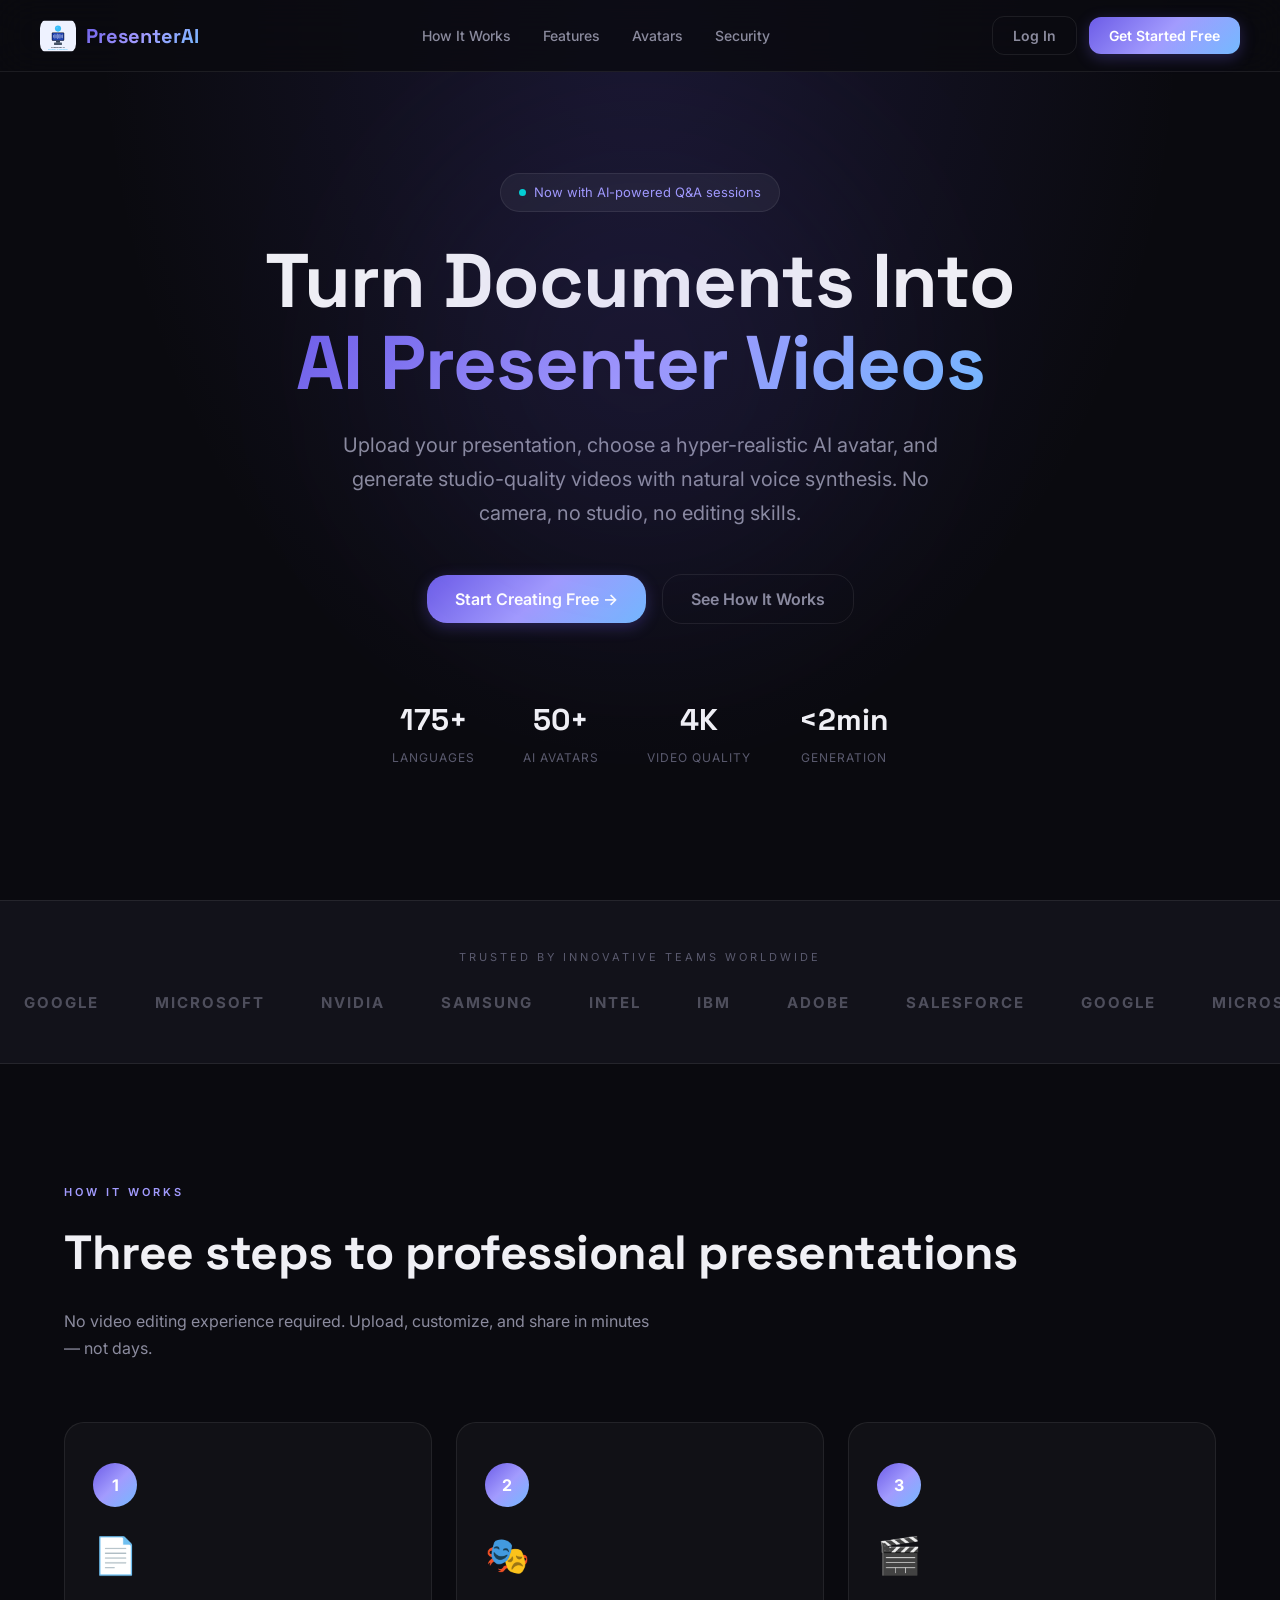
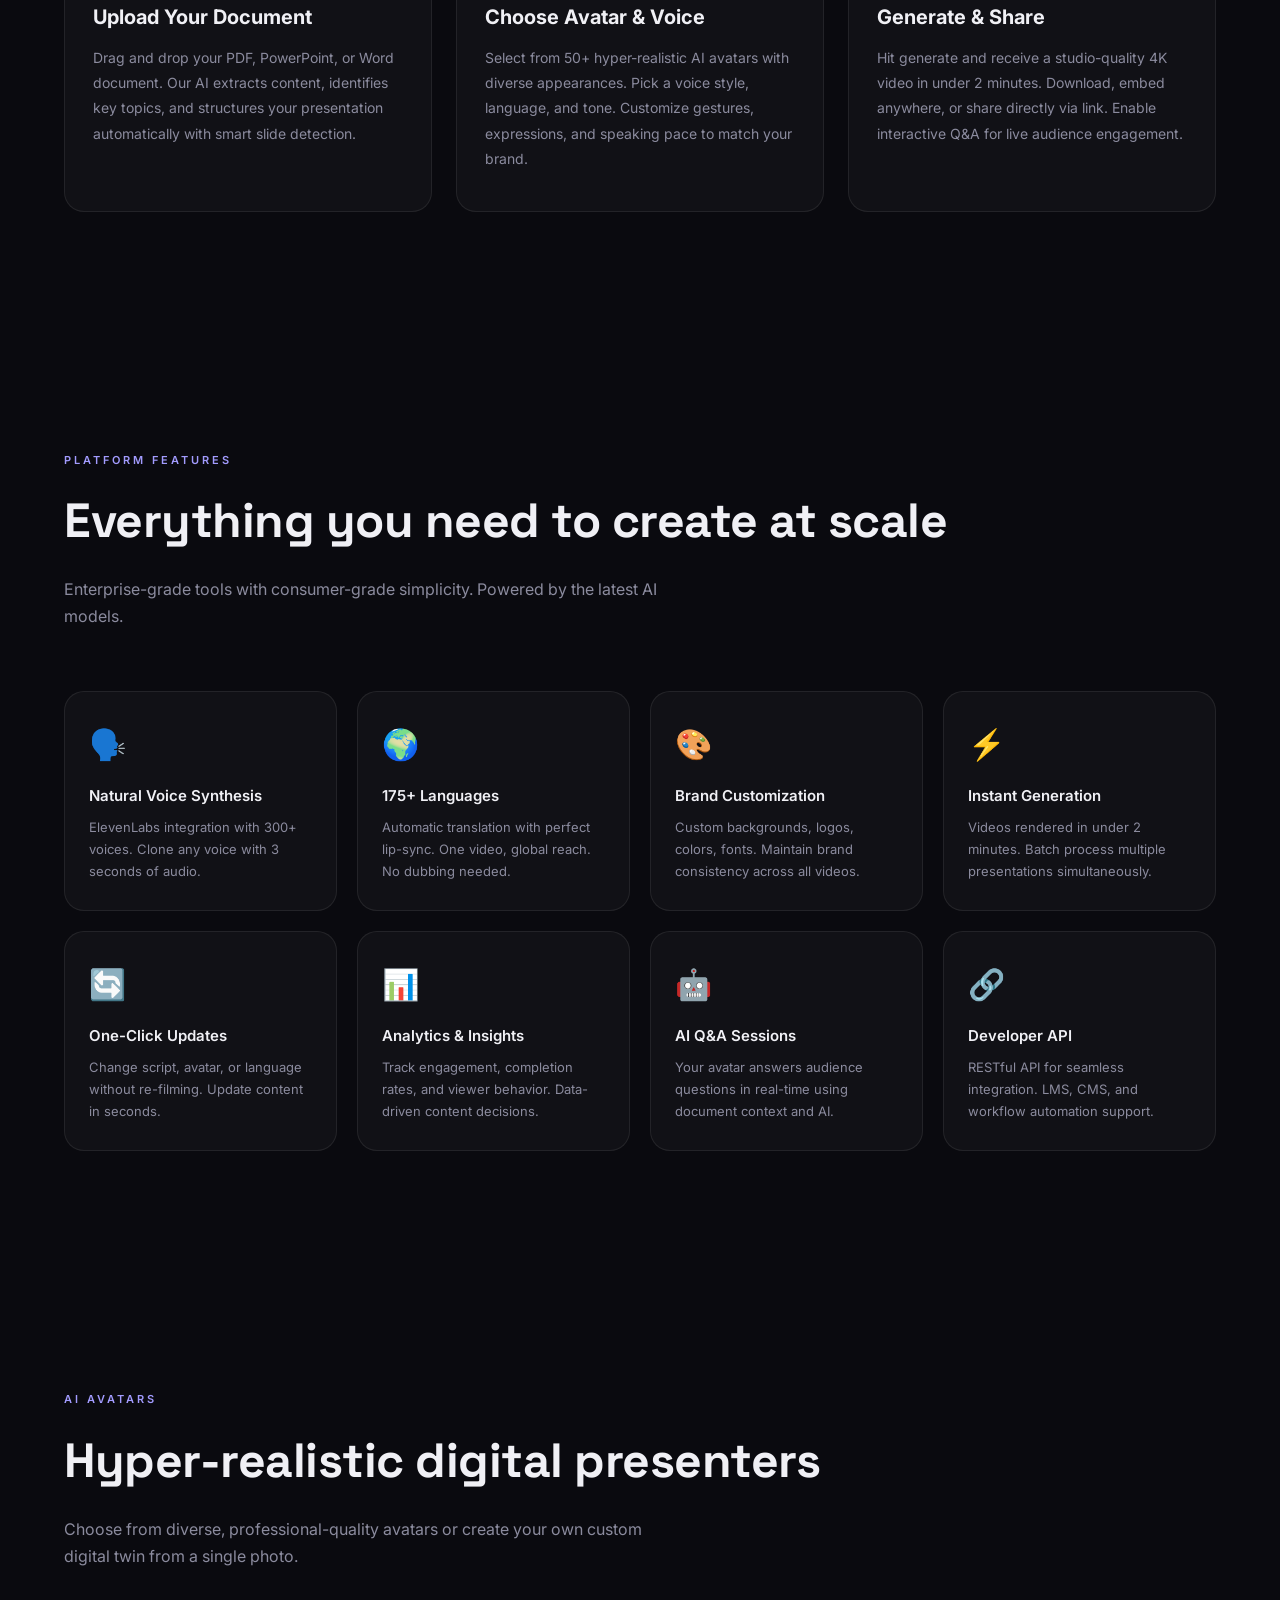
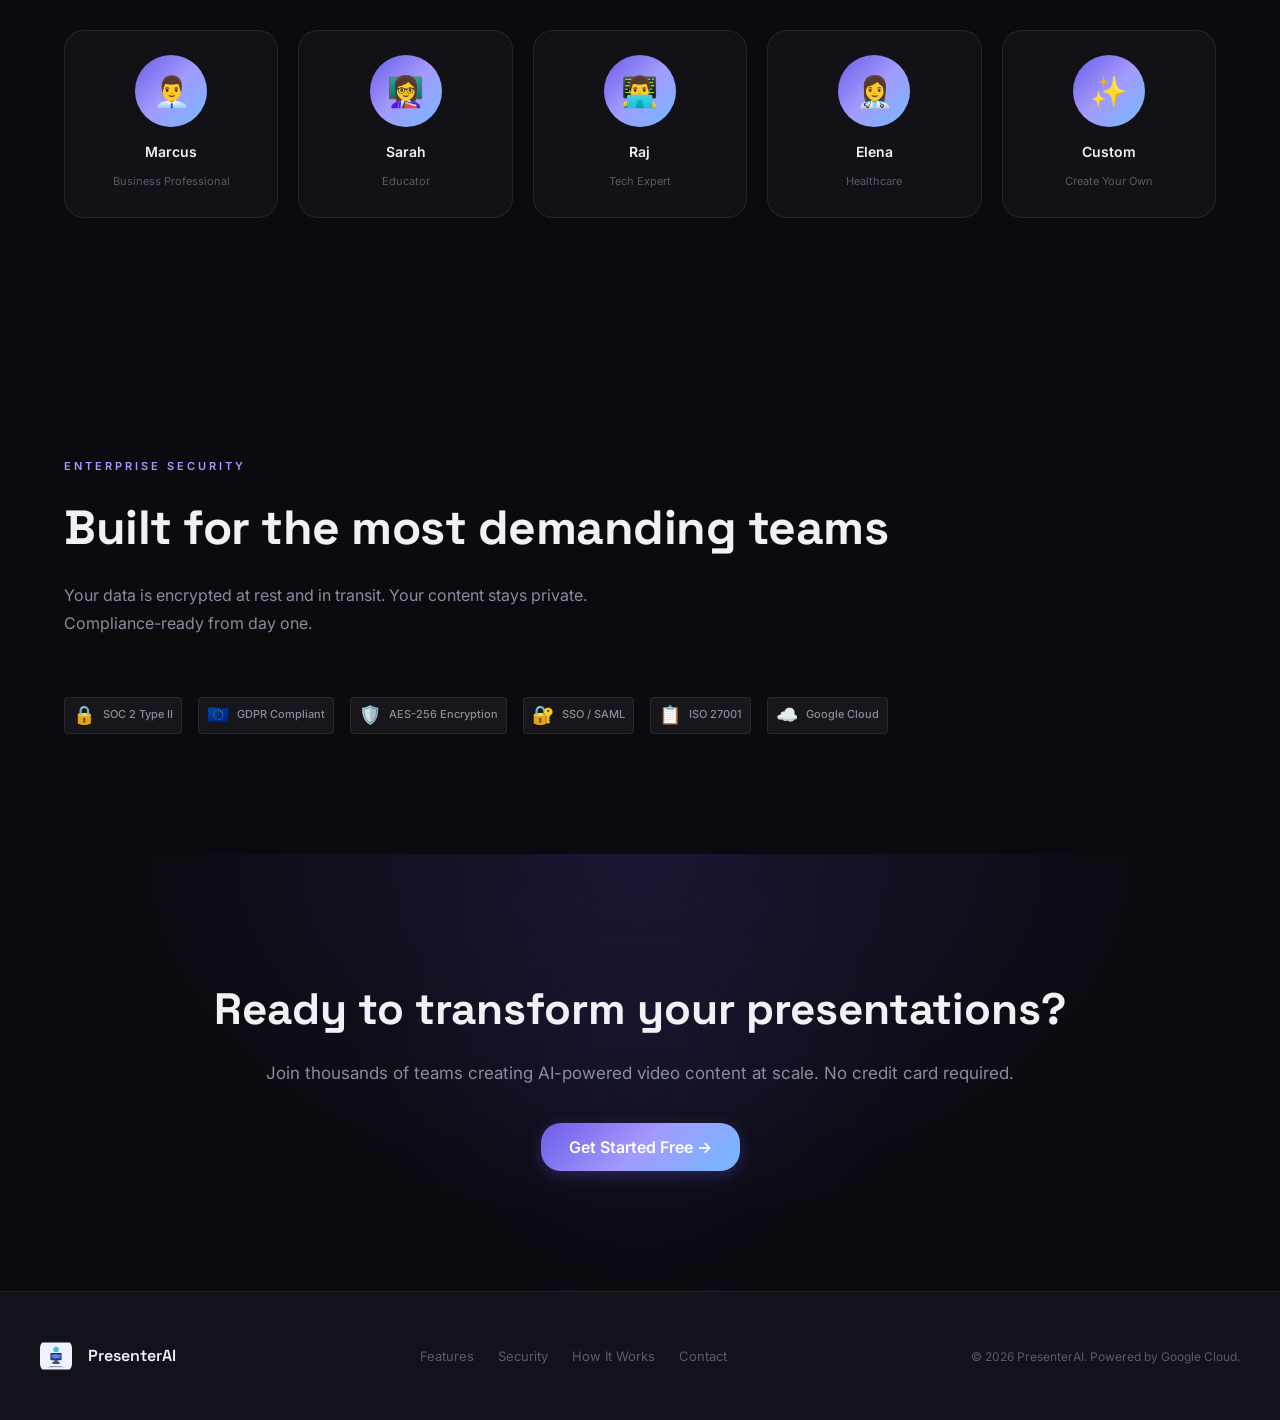
==== commit 36bd6b3d: "feat: help centre, account settings, admin panel, profile dropdown - Profile dropdown with avatar in" ====
--- a/frontend/web/index.html
+++ b/frontend/web/index.html
@@ -5,6 +5,7 @@
 <meta name="viewport" content="width=device-width, initial-scale=1.0">
 <title>PresenterAI — Create AI Presentations in Minutes</title>
 <meta name="description" content="Turn documents into professional AI-hosted presentations with realistic avatars and voice synthesis. 175+ languages supported.">
+<link rel="icon" type="image/svg+xml" href="logo.svg">
 <link rel="preconnect" href="https://fonts.googleapis.com">
 <link rel="preconnect" href="https://fonts.gstatic.com" crossorigin>
 <link href="https://fonts.googleapis.com/css2?family=Inter:wght@300;400;500;600;700;800;900&family=Space+Grotesk:wght@400;500;600;700&display=swap" rel="stylesheet">
@@ -74,11 +75,8 @@
 .nav-brand-icon {
   width: 36px; height: 36px;
   border-radius: 10px;
-  background: var(--gradient-1);
+  overflow: hidden;
   display: flex; align-items: center; justify-content: center;
-  font-size: 16px;
-  color: #fff;
-  font-weight: 700;
 }
 
 .nav-brand-text {
@@ -163,6 +161,16 @@
 .btn-primary:hover {
   transform: translateY(-2px);
   box-shadow: 0 8px 30px var(--accent-glow);
+}
+
+.btn-secondary {
+  background: rgba(99, 102, 241, 0.12);
+  color: #a5b4fc;
+  border: 1px solid rgba(99, 102, 241, 0.3);
+}
+.btn-secondary:hover {
+  background: rgba(99, 102, 241, 0.25);
+  transform: translateY(-1px);
 }
 
 .btn-lg { padding: 14px 28px; font-size: 16px; border-radius: var(--radius-lg); }
@@ -1175,6 +1183,7 @@
 }
 .gen-step.active { color: #6366f1; }
 .gen-step.done { color: #10b981; }
+.gen-step.error { color: #ef4444; }
 .gen-step-icon { width: 20px; text-align: center; }
 .gen-close {
   position: absolute;
@@ -1189,6 +1198,29 @@
   width: 36px;
   height: 36px;
 }
+/* Mode toggle */
+.gen-mode-toggle {
+  display: flex;
+  gap: 1rem;
+  margin-bottom: 1.5rem;
+  justify-content: center;
+}
+.gen-mode-option {
+  flex: 1;
+  background: rgba(30, 30, 60, 0.8);
+  border: 2px solid rgba(99, 102, 241, 0.2);
+  border-radius: 12px;
+  padding: 1rem;
+  cursor: pointer;
+  transition: all 0.3s;
+  text-align: center;
+}
+.gen-mode-option:hover { border-color: rgba(99, 102, 241, 0.5); }
+.gen-mode-option.active { border-color: #6366f1; background: rgba(99, 102, 241, 0.15); }
+.gen-mode-option input[type="radio"] { display: none; }
+.gen-mode-icon { font-size: 1.5rem; display: block; margin-bottom: 0.3rem; }
+.gen-mode-label { color: #fff; font-weight: 600; font-size: 0.9rem; display: block; }
+.gen-mode-desc { color: #94a3b8; font-size: 0.72rem; display: block; margin-top: 0.3rem; }
 
 /* ===== Q&A CHAT IN VIEWER ===== */
 .viewer-qa {
@@ -1283,6 +1315,157 @@
 .qa-toggle-btn:hover { background: rgba(99, 102, 241, 0.3); }
 @media (max-width: 768px) {
   .viewer-qa { width: 100%; position: fixed; top: 50%; bottom: 0; border-left: none; border-top: 1px solid rgba(99,102,241,0.2); }
+}
+
+/* ===== CAPTIONS OVERLAY ===== */
+.viewer-captions {
+  position: absolute;
+  bottom: 20px;
+  left: 50%;
+  transform: translateX(-50%);
+  max-width: 80%;
+  padding: 10px 20px;
+  background: rgba(0, 0, 0, 0.75);
+  color: #fff;
+  border-radius: 8px;
+  font-size: 0.9rem;
+  line-height: 1.5;
+  text-align: center;
+  opacity: 0;
+  transition: opacity 0.3s ease;
+  pointer-events: none;
+  z-index: 5;
+  backdrop-filter: blur(4px);
+}
+.viewer-captions.active { opacity: 1; }
+
+/* ===== QUIZ PANEL ===== */
+.quiz-progress {
+  padding: 8px 24px;
+  font-size: 0.8rem;
+  color: var(--text-secondary);
+  border-bottom: 1px solid rgba(99, 102, 241, 0.1);
+}
+.quiz-question {
+  padding: 20px 24px 12px;
+  font-size: 1.1rem;
+  font-weight: 600;
+  color: #fff;
+  line-height: 1.5;
+}
+.quiz-options {
+  padding: 8px 24px 20px;
+  display: flex;
+  flex-direction: column;
+  gap: 10px;
+}
+.quiz-option {
+  padding: 14px 18px;
+  background: rgba(30, 32, 60, 0.8);
+  border: 1px solid rgba(99, 102, 241, 0.2);
+  border-radius: 10px;
+  color: #e2e8f0;
+  cursor: pointer;
+  transition: all 0.2s ease;
+  font-size: 0.9rem;
+}
+.quiz-option:hover {
+  border-color: #6366f1;
+  background: rgba(99, 102, 241, 0.1);
+}
+.quiz-option.correct {
+  border-color: #22c55e;
+  background: rgba(34, 197, 94, 0.15);
+  color: #86efac;
+}
+.quiz-option.wrong {
+  border-color: #ef4444;
+  background: rgba(239, 68, 68, 0.15);
+  color: #fca5a5;
+}
+.quiz-explanation {
+  padding: 12px 24px;
+  font-size: 0.85rem;
+  color: #a5b4fc;
+  background: rgba(99, 102, 241, 0.08);
+  border-radius: 8px;
+  margin: 0 24px;
+  line-height: 1.5;
+}
+
+/* ===== SCRIPT EDITOR ===== */
+.script-list {
+  padding: 16px 24px;
+  display: flex;
+  flex-direction: column;
+  gap: 16px;
+}
+.script-item {
+  padding: 16px;
+  background: rgba(30, 32, 60, 0.6);
+  border-radius: 10px;
+  border: 1px solid rgba(99, 102, 241, 0.12);
+}
+.script-slide-label {
+  font-size: 0.8rem;
+  color: #a5b4fc;
+  font-weight: 600;
+  margin-bottom: 8px;
+}
+.script-textarea {
+  width: 100%;
+  background: rgba(15, 16, 41, 0.8);
+  border: 1px solid rgba(99, 102, 241, 0.2);
+  border-radius: 8px;
+  padding: 10px 14px;
+  color: #e2e8f0;
+  font-size: 0.85rem;
+  line-height: 1.5;
+  resize: vertical;
+  outline: none;
+  font-family: inherit;
+}
+.script-textarea:focus { border-color: #6366f1; }
+.script-meta {
+  margin-top: 6px;
+  font-size: 0.75rem;
+  color: var(--text-secondary);
+}
+
+/* ===== SUMMARY PANEL ===== */
+.summary-section {
+  margin-bottom: 20px;
+}
+.summary-section h4 {
+  color: #a5b4fc;
+  font-size: 0.9rem;
+  margin-bottom: 8px;
+}
+.summary-section p {
+  color: #e2e8f0;
+  font-size: 0.85rem;
+  line-height: 1.6;
+}
+.summary-section ul {
+  padding-left: 20px;
+  color: #e2e8f0;
+  font-size: 0.85rem;
+  line-height: 1.7;
+}
+.summary-tags {
+  display: flex;
+  flex-wrap: wrap;
+  gap: 8px;
+}
+.summary-meta {
+  display: flex;
+  gap: 20px;
+  flex-wrap: wrap;
+  padding: 16px;
+  background: rgba(30, 32, 60, 0.6);
+  border-radius: 10px;
+  font-size: 0.8rem;
+  color: #94a3b8;
 }
 
 /* ===== PRESENTATION VIEWER ===== */
@@ -1549,6 +1732,95 @@
   .avatar-pip img { width: 56px; height: 56px; }
 }
 
+/* ======= PROFILE DROPDOWN ======= */
+.profile-dropdown { position: relative; }
+.profile-trigger {
+  display: flex; align-items: center; gap: 8px;
+  background: rgba(255,255,255,0.05); border: 1px solid rgba(255,255,255,0.1);
+  border-radius: 50px; padding: 6px 14px 6px 6px; cursor: pointer;
+  color: var(--text-primary); font-size: 13px; transition: all 0.2s;
+}
+.profile-trigger:hover { background: rgba(255,255,255,0.1); border-color: rgba(255,255,255,0.2); }
+.profile-avatar { width: 32px; height: 32px; border-radius: 50%; object-fit: cover; }
+.profile-name { font-weight: 500; }
+.profile-menu {
+  position: absolute; top: calc(100% + 8px); right: 0;
+  background: #1e1e2e; border: 1px solid rgba(255,255,255,0.1);
+  border-radius: 12px; min-width: 240px; padding: 8px;
+  box-shadow: 0 16px 48px rgba(0,0,0,0.4);
+  opacity: 0; visibility: hidden; transform: translateY(-8px);
+  transition: all 0.2s ease; z-index: 1000;
+}
+.profile-menu.open { opacity: 1; visibility: visible; transform: translateY(0); }
+.profile-menu-header {
+  display: flex; align-items: center; gap: 10px;
+  padding: 10px 12px; margin-bottom: 4px;
+}
+.profile-menu-avatar { width: 36px; height: 36px; border-radius: 50%; }
+.profile-menu-header strong { color: #fff; font-size: 13px; }
+.profile-menu-divider { height: 1px; background: rgba(255,255,255,0.08); margin: 4px 0; }
+.profile-menu button {
+  display: flex; align-items: center; gap: 10px; width: 100%;
+  padding: 10px 12px; border: none; background: none; color: #cbd5e1;
+  font-size: 13px; border-radius: 8px; cursor: pointer; text-align: left;
+}
+.profile-menu button:hover { background: rgba(255,255,255,0.06); color: #fff; }
+.profile-menu-danger { color: #f87171 !important; }
+.profile-menu-danger:hover { background: rgba(248,113,113,0.1) !important; }
+
+/* ======= SETTINGS & HELP CENTRE ======= */
+.settings-grid { display: grid; grid-template-columns: 1fr; gap: 24px; padding: 24px; max-width: 900px; }
+.settings-card {
+  background: rgba(255,255,255,0.03); border: 1px solid rgba(255,255,255,0.06);
+  border-radius: 16px; padding: 28px;
+}
+.settings-card h3 { color: #fff; font-size: 16px; font-weight: 600; margin: 0 0 20px; }
+.form-group { margin-bottom: 16px; }
+.form-group label { display: block; color: #94a3b8; font-size: 12px; font-weight: 500; margin-bottom: 6px; text-transform: uppercase; letter-spacing: 0.5px; }
+.form-group input, .form-group select, .form-group textarea {
+  width: 100%; padding: 10px 14px; background: rgba(255,255,255,0.05);
+  border: 1px solid rgba(255,255,255,0.1); border-radius: 8px;
+  color: #fff; font-size: 14px; outline: none; transition: border-color 0.2s;
+}
+.form-group input:focus, .form-group select:focus, .form-group textarea:focus {
+  border-color: #6366f1;
+}
+.form-group textarea { resize: vertical; font-family: inherit; }
+.form-row { display: grid; grid-template-columns: 1fr 1fr; gap: 16px; }
+
+/* ======= TICKETS ======= */
+.ticket-card {
+  background: rgba(255,255,255,0.02); border: 1px solid rgba(255,255,255,0.06);
+  border-radius: 12px; padding: 16px; margin-bottom: 12px;
+}
+.ticket-header { display: flex; justify-content: space-between; align-items: center; margin-bottom: 8px; }
+.ticket-category { font-size: 11px; color: #94a3b8; text-transform: uppercase; letter-spacing: 0.5px; background: rgba(99,102,241,0.1); padding: 3px 8px; border-radius: 4px; }
+.ticket-status { font-size: 11px; font-weight: 600; padding: 3px 8px; border-radius: 4px; }
+.status-open { background: rgba(251,191,36,0.15); color: #fbbf24; }
+.status-resolved { background: rgba(34,197,94,0.15); color: #22c55e; }
+.status-closed { background: rgba(148,163,184,0.15); color: #94a3b8; }
+.ticket-card h4 { color: #fff; font-size: 14px; margin: 0 0 6px; }
+.ticket-card p { color: #94a3b8; font-size: 13px; margin: 0 0 8px; line-height: 1.5; }
+.ticket-reply { background: rgba(99,102,241,0.08); border-radius: 8px; padding: 10px 14px; margin: 8px 0; font-size: 13px; color: #cbd5e1; }
+.ticket-date { font-size: 11px; color: #64748b; }
+.ticket-reply-form textarea { width: 100%; margin: 8px 0; padding: 8px; min-height: 60px; background: rgba(255,255,255,0.05); border: 1px solid rgba(255,255,255,0.1); border-radius: 8px; color: #fff; font-size: 13px; resize: vertical; }
+.btn-sm { padding: 6px 14px; font-size: 12px; }
+
+/* ======= ADMIN PANEL ======= */
+.admin-stats { display: grid; grid-template-columns: repeat(4, 1fr); gap: 16px; padding: 24px 24px 0; }
+.stat-card { background: rgba(255,255,255,0.03); border: 1px solid rgba(255,255,255,0.06); border-radius: 12px; padding: 20px; text-align: center; }
+.stat-card h4 { color: #6366f1; font-size: 28px; margin: 0 0 4px; }
+.stat-card p { color: #94a3b8; font-size: 12px; margin: 0; text-transform: uppercase; letter-spacing: 0.5px; }
+.admin-table { width: 100%; border-collapse: collapse; font-size: 13px; }
+.admin-table th { text-align: left; padding: 10px 12px; color: #94a3b8; font-size: 11px; text-transform: uppercase; border-bottom: 1px solid rgba(255,255,255,0.06); }
+.admin-table td { padding: 10px 12px; color: #cbd5e1; border-bottom: 1px solid rgba(255,255,255,0.03); }
+.badge { font-size: 11px; padding: 3px 8px; border-radius: 4px; font-weight: 500; }
+.badge-success { background: rgba(34,197,94,0.15); color: #22c55e; }
+.badge-warning { background: rgba(251,191,36,0.15); color: #fbbf24; }
+.admin-ticket { background: rgba(255,255,255,0.02); border: 1px solid rgba(255,255,255,0.06); border-radius: 12px; padding: 16px; margin-bottom: 12px; }
+.admin-ticket-header { display: flex; gap: 12px; align-items: center; margin-bottom: 8px; }
+.admin-ticket h4 { color: #fff; font-size: 14px; margin: 0 0 4px; }
+
 /* ======= RESPONSIVE ======= */
 @media (max-width: 1024px) {
   .features-grid { grid-template-columns: repeat(2, 1fr); }
@@ -1654,31 +1926,37 @@
 /* Avatar grid */
 .avatar-grid {
   display: grid;
-  grid-template-columns: repeat(auto-fill, minmax(160px, 1fr));
-  gap: 20px;
+  grid-template-columns: repeat(auto-fill, minmax(150px, 1fr));
+  gap: 16px;
 }
 .avatar-card {
   background: var(--bg-card);
   border: 2px solid var(--glass-border);
   border-radius: var(--radius-lg);
-  padding: 20px 16px;
+  padding: 16px 12px;
   text-align: center;
   cursor: pointer;
   transition: var(--transition);
+  display: flex;
+  flex-direction: column;
+  align-items: center;
 }
 .avatar-card:hover { border-color: rgba(108,92,231,0.4); transform: translateY(-3px); box-shadow: 0 8px 24px rgba(0,0,0,0.3); }
-.avatar-card.selected { border-color: var(--accent); background: rgba(108,92,231,0.08); }
+.avatar-card.selected { border-color: var(--accent); background: rgba(108,92,231,0.12); box-shadow: 0 0 0 3px rgba(108,92,231,0.2); }
 .avatar-card img {
-  width: 72px; height: 72px;
+  width: 80px; height: 80px;
   border-radius: 50%;
-  margin-bottom: 12px;
-  background: var(--glass);
-}
-.avatar-card .avatar-name { font-size: 13px; font-weight: 600; margin-bottom: 4px; }
-.avatar-card .avatar-desc { font-size: 11px; color: var(--text-secondary); line-height: 1.4; }
+  margin-bottom: 10px;
+  background: linear-gradient(135deg, #e0e7ff, #c7d2fe);
+  object-fit: cover;
+  border: 3px solid rgba(99, 102, 241, 0.2);
+  display: block;
+}
+.avatar-card .avatar-name { font-size: 13px; font-weight: 600; margin-bottom: 4px; color: #fff; }
+.avatar-card .avatar-desc { font-size: 11px; color: var(--text-secondary); line-height: 1.4; margin-bottom: 6px; }
 .avatar-card .avatar-badge {
   display: inline-block;
-  margin-top: 8px;
+  margin-top: auto;
   padding: 3px 8px;
   border-radius: 10px;
   font-size: 10px;
@@ -1718,7 +1996,7 @@
 .voice-info .voice-name { font-size: 14px; font-weight: 600; margin-bottom: 3px; }
 .voice-info .voice-meta { font-size: 12px; color: var(--text-secondary); }
 .voice-info .voice-desc { font-size: 11px; color: var(--text-muted); margin-top: 4px; }
-.voice-tags { display: flex; gap: 6px; margin-top: 6px; flex-wrap: wrap; }
+.voice-tags { display: flex; gap: 6px; margin-top: 6px; flex-wrap: wrap; align-items: center; }
 .voice-tag {
   padding: 2px 8px;
   border-radius: 8px;
@@ -1727,6 +2005,18 @@
   color: var(--text-secondary);
   border: 1px solid var(--glass-border);
 }
+.voice-preview-btn {
+  padding: 3px 10px;
+  border-radius: 8px;
+  font-size: 10px;
+  background: rgba(99, 102, 241, 0.15);
+  color: #a5b4fc;
+  border: 1px solid rgba(99, 102, 241, 0.3);
+  cursor: pointer;
+  transition: all 0.2s;
+  margin-left: auto;
+}
+.voice-preview-btn:hover { background: rgba(99, 102, 241, 0.3); color: #fff; }
 
 /* Panel footer */
 .panel-footer {
@@ -1792,7 +2082,7 @@
 <!-- NAVBAR -->
 <nav class="navbar" id="navbar">
   <a href="#" class="nav-brand" onclick="showLanding()">
-    <div class="nav-brand-icon">AI</div>
+    <img src="logo.svg" alt="PresenterAI" class="nav-brand-icon">
     <span class="nav-brand-text">PresenterAI</span>
   </a>
   <ul class="nav-links" id="navLinks">
@@ -1990,6 +2280,7 @@
   <footer class="footer">
     <div class="footer-content">
       <div class="footer-brand">
+        <img src="logo.svg" alt="PresenterAI" style="width:32px;height:32px;border-radius:8px;vertical-align:middle;margin-right:8px">
         <span>PresenterAI</span>
       </div>
       <div class="footer-links">
@@ -2001,6 +2292,107 @@
       <div class="footer-copy">© 2026 PresenterAI. Powered by Google Cloud.</div>
     </div>
   </footer>
+</div>
+
+<!-- HELP CENTRE -->
+<div class="dashboard" id="helpCentre">
+  <div class="dash-header">
+    <div class="dash-welcome">
+      <h2>Help Centre</h2>
+      <p>Having issues? Submit a ticket and we'll help you out.</p>
+    </div>
+    <button class="btn btn-ghost" onclick="showDashboard()">← Back to Dashboard</button>
+  </div>
+  <div class="settings-grid">
+    <div class="settings-card">
+      <h3>Submit a Ticket</h3>
+      <form onsubmit="submitTicket(event)">
+        <div class="form-group"><label>Subject</label><input type="text" name="subject" placeholder="Brief description of your issue" required minlength="5"></div>
+        <div class="form-group"><label>Category</label><select name="category"><option value="bug">Bug Report</option><option value="feature">Feature Request</option><option value="account">Account Issue</option><option value="billing">Billing</option><option value="general">General Question</option></select></div>
+        <div class="form-group"><label>Description</label><textarea name="description" rows="5" placeholder="Please describe your issue in detail..." required minlength="10"></textarea></div>
+        <button type="submit" class="btn btn-primary">Submit Ticket</button>
+      </form>
+    </div>
+    <div class="settings-card">
+      <h3>My Tickets</h3>
+      <div id="ticketsList"><p style="color:#94a3b8;text-align:center;padding:40px">Loading...</p></div>
+    </div>
+  </div>
+</div>
+
+<!-- ACCOUNT SETTINGS -->
+<div class="dashboard" id="accountSettings">
+  <div class="dash-header">
+    <div class="dash-welcome">
+      <h2>Account Settings</h2>
+      <p>Manage your profile, email, and security.</p>
+    </div>
+    <button class="btn btn-ghost" onclick="showDashboard()">← Back to Dashboard</button>
+  </div>
+  <div class="settings-grid">
+    <div class="settings-card">
+      <h3>Profile Details</h3>
+      <form onsubmit="saveProfile(event)">
+        <div class="form-row">
+          <div class="form-group"><label>First Name</label><input type="text" id="settingsFirstName"></div>
+          <div class="form-group"><label>Last Name</label><input type="text" id="settingsLastName"></div>
+        </div>
+        <div class="form-group"><label>Email</label><input type="email" id="settingsEmail" disabled style="opacity:0.6"></div>
+        <div class="form-group"><label>Gender</label><select id="settingsGender"><option value="">Select...</option><option value="male">Male</option><option value="female">Female</option><option value="other">Other</option></select></div>
+        <div class="form-group"><label>Bio</label><textarea id="settingsBio" rows="3" placeholder="Tell us about yourself..."></textarea></div>
+        <button type="submit" class="btn btn-primary">Save Changes</button>
+      </form>
+    </div>
+    <div class="settings-card" id="passwordSection">
+      <h3>Change Password</h3>
+      <form onsubmit="changePassword(event)">
+        <div class="form-group"><label>Current Password</label><input type="password" id="currentPassword" required></div>
+        <div class="form-group"><label>New Password</label><input type="password" id="newPassword" required minlength="8"></div>
+        <div class="form-group"><label>Confirm New Password</label><input type="password" id="confirmPassword" required></div>
+        <button type="submit" class="btn btn-primary">Update Password</button>
+      </form>
+    </div>
+    <div class="settings-card" id="emailSection">
+      <h3>Change Email</h3>
+      <form onsubmit="changeEmail(event)">
+        <div class="form-group"><label>New Email Address</label><input type="email" id="newEmail" required></div>
+        <div class="form-group"><label>Confirm Password</label><input type="password" id="emailChangePassword" required></div>
+        <button type="submit" class="btn btn-primary">Update Email</button>
+      </form>
+    </div>
+  </div>
+</div>
+
+<!-- ADMIN PANEL -->
+<div class="dashboard" id="adminPanel">
+  <div class="dash-header">
+    <div class="dash-welcome">
+      <h2>Admin Panel</h2>
+      <p>Manage users and support tickets</p>
+    </div>
+    <button class="btn btn-ghost" onclick="showDashboard()">← Back to Dashboard</button>
+  </div>
+  <div class="admin-stats">
+    <div class="stat-card"><h4 id="adminUserCount">0</h4><p>Total Users</p></div>
+    <div class="stat-card"><h4 id="adminVerifiedCount">0</h4><p>Verified</p></div>
+    <div class="stat-card"><h4 id="adminTicketCount">0</h4><p>Tickets</p></div>
+    <div class="stat-card"><h4 id="adminOpenTickets">0</h4><p>Open</p></div>
+  </div>
+  <div class="settings-grid">
+    <div class="settings-card">
+      <h3>Users</h3>
+      <div style="overflow-x:auto">
+        <table class="admin-table">
+          <thead><tr><th>Name</th><th>Email</th><th>Status</th><th>Role</th><th>Joined</th></tr></thead>
+          <tbody id="adminUsersList"></tbody>
+        </table>
+      </div>
+    </div>
+    <div class="settings-card">
+      <h3>Support Tickets</h3>
+      <div id="adminTicketsList"><p style="color:#94a3b8;text-align:center">Loading...</p></div>
+    </div>
+  </div>
 </div>
 
 <!-- AUTH MODAL -->
@@ -2222,6 +2614,20 @@
   <div class="generate-card">
     <h2>🚀 Generate AI Presentation</h2>
     <p class="gen-subtitle">Your AI avatar will analyze the document and create a live presentation</p>
+    <div class="gen-mode-toggle">
+      <label class="gen-mode-option active" id="modeGenerate" onclick="setGenerateMode('generate')">
+        <input type="radio" name="genMode" value="generate" checked>
+        <span class="gen-mode-icon">✨</span>
+        <span class="gen-mode-label">Generate New</span>
+        <span class="gen-mode-desc">AI creates fresh slides from your document</span>
+      </label>
+      <label class="gen-mode-option" id="modeDeck" onclick="setGenerateMode('present_deck')">
+        <input type="radio" name="genMode" value="present_deck">
+        <span class="gen-mode-icon">📑</span>
+        <span class="gen-mode-label">Use Uploaded Deck</span>
+        <span class="gen-mode-desc">Present your original slides with AI narration</span>
+      </label>
+    </div>
     <div class="gen-summary">
       <div class="gen-item">
         <div class="gen-icon">📄</div>
@@ -2269,6 +2675,8 @@
         <h2 id="slideTitle">Loading...</h2>
         <p id="slideBody"></p>
       </div>
+      <!-- Captions Overlay -->
+      <div class="viewer-captions" id="viewerCaptions"></div>
     </div>
     <div class="avatar-pip" id="avatarPip">
       <img id="pipAvatarImg" src="" alt="Avatar">
@@ -2316,9 +2724,46 @@
         <span class="slide-nav-info" id="slideNavInfo">Slide 1 of 1</span>
       </div>
       <div class="controls-right">
+        <button class="ctrl-btn" onclick="openScriptEditor()" title="Edit Scripts">📝</button>
+        <button class="ctrl-btn" onclick="openQuizPanel()" title="Take Quiz">🧠</button>
+        <button class="ctrl-btn" onclick="openSummaryPanel()" title="Summary">📋</button>
+        <button class="ctrl-btn" onclick="publishPresentation()" title="Share">🔗</button>
         <span class="viewer-time" id="viewerTimeTotal">0:00</span>
       </div>
     </div>
+  </div>
+</div>
+
+<!-- Quiz Panel -->
+<div class="generate-overlay" id="quizPanel" style="z-index:3500;">
+  <div class="generate-card" style="max-width:600px;max-height:85vh;overflow-y:auto;">
+    <div style="display:flex;align-items:center;justify-content:space-between;padding:20px 24px 12px;">
+      <h3>🧠 Interactive Quiz</h3>
+      <button class="ctrl-btn" onclick="closeQuizPanel()">✕</button>
+    </div>
+    <div id="quizContent"></div>
+  </div>
+</div>
+
+<!-- Script Editor Panel -->
+<div class="generate-overlay" id="scriptEditor" style="z-index:3500;">
+  <div class="generate-card" style="max-width:700px;max-height:85vh;overflow-y:auto;">
+    <div style="display:flex;align-items:center;justify-content:space-between;padding:20px 24px 12px;">
+      <h3>📝 Narration Script Editor</h3>
+      <button class="ctrl-btn" onclick="closeScriptEditor()">✕</button>
+    </div>
+    <div id="scriptContent"></div>
+  </div>
+</div>
+
+<!-- Summary Panel -->
+<div class="generate-overlay" id="summaryPanel" style="z-index:3500;">
+  <div class="generate-card" style="max-width:600px;max-height:85vh;overflow-y:auto;">
+    <div style="display:flex;align-items:center;justify-content:space-between;padding:20px 24px 12px;">
+      <h3>📋 Document Summary</h3>
+      <button class="ctrl-btn" onclick="closeSummaryPanel()">✕</button>
+    </div>
+    <div id="summaryContent"></div>
   </div>
 </div>
 
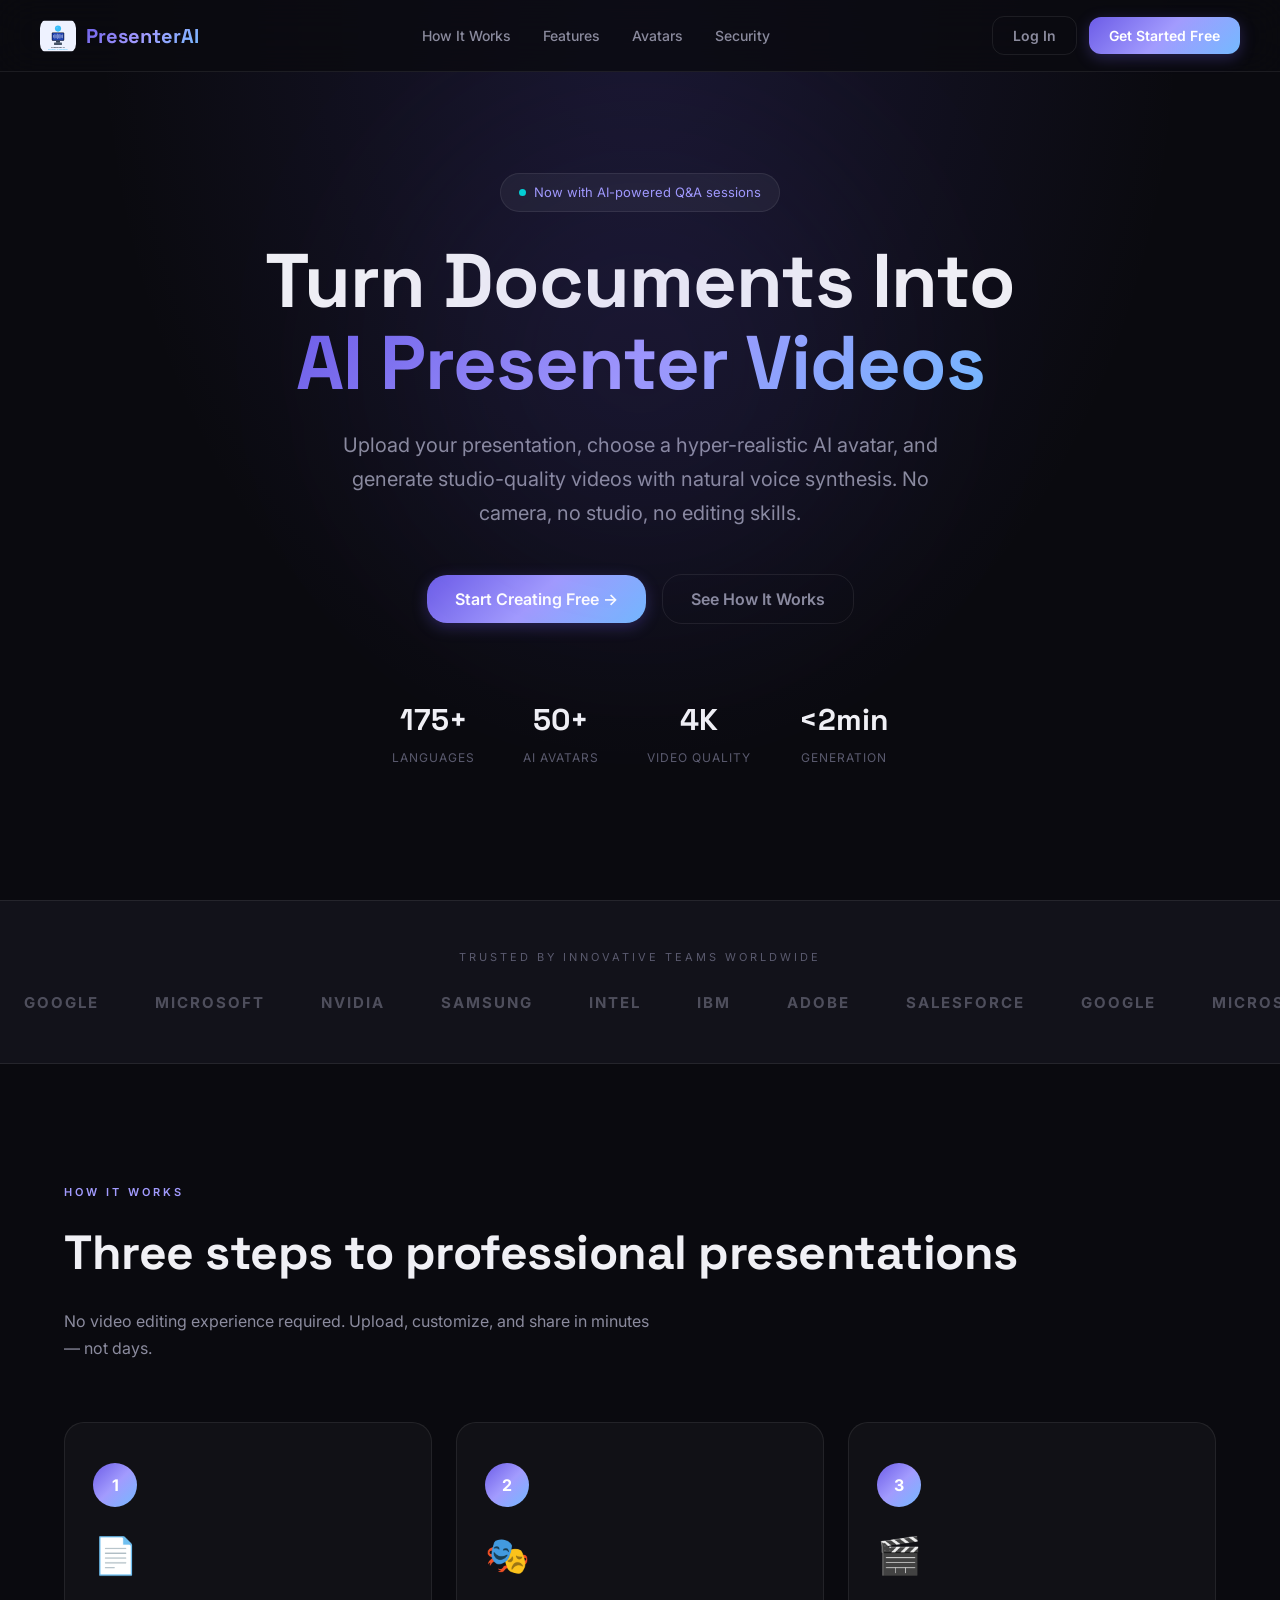
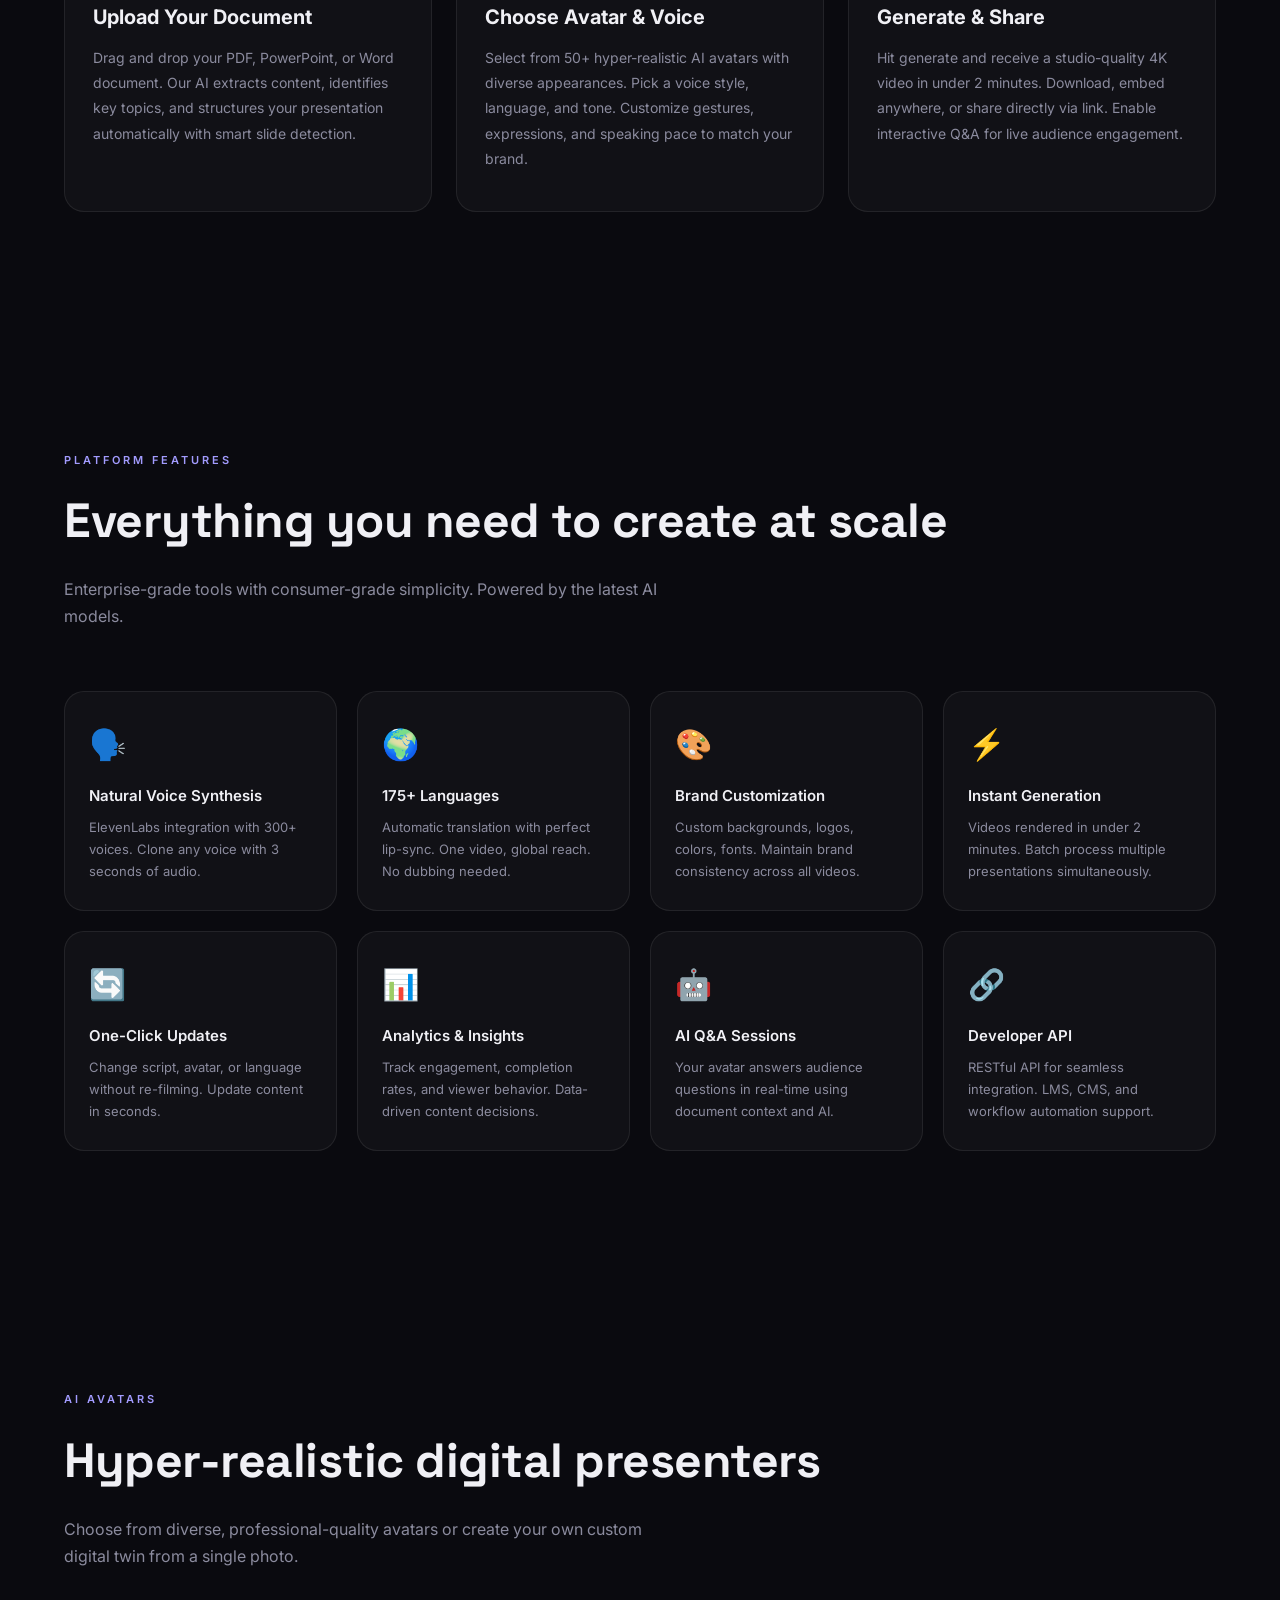
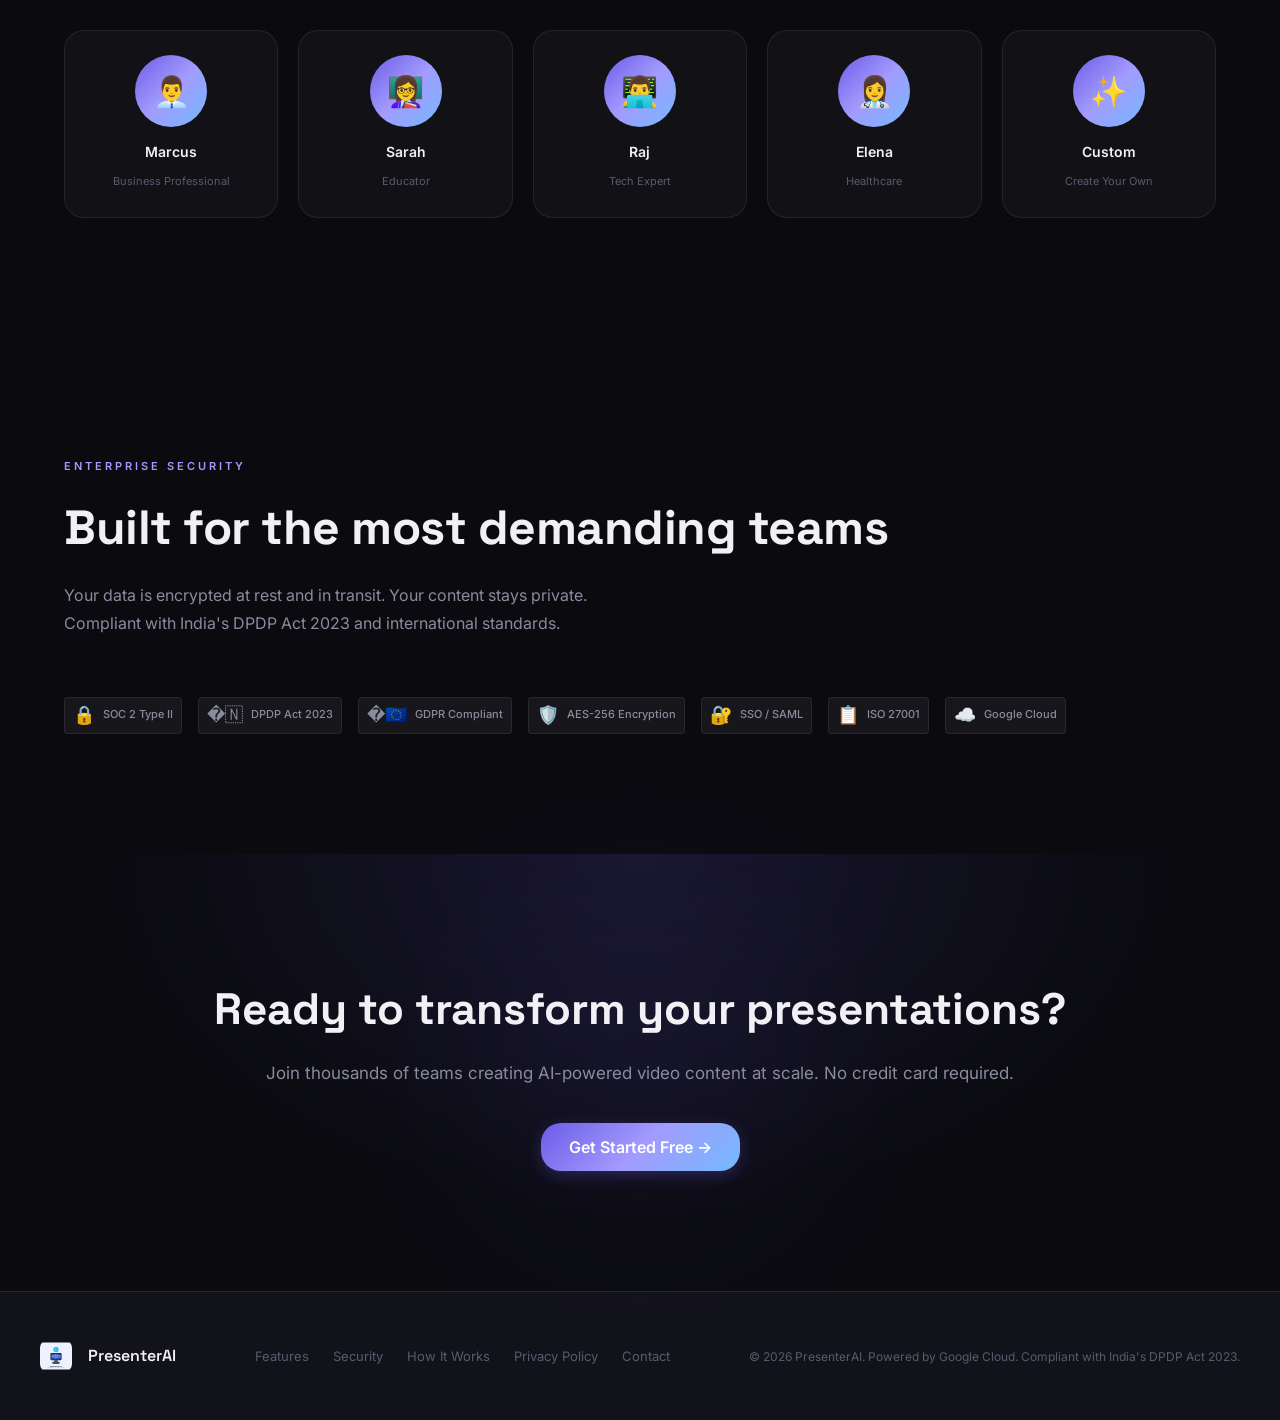
==== commit d627618f: "E2E fixes: DPDP badge, footer privacy link, XSS escaping, password placeholder, privacy policy UX" ====
--- a/frontend/web/index.html
+++ b/frontend/web/index.html
@@ -686,6 +686,10 @@
 
 .form-input::placeholder { color: var(--text-muted); }
 
+/* Global select dropdown option styling for dark theme */
+select { background: #1e1e2e; color: #fff; }
+select option { background: #1e1e2e; color: #fff; }
+
 .form-row {
   display: grid;
   grid-template-columns: 1fr 1fr;
@@ -1493,16 +1497,17 @@
 .viewer-title span { font-size: 12px; color: rgba(255,255,255,0.5); margin-left: 12px; }
 .viewer-topbar-actions { display: flex; gap: 8px; }
 .viewer-topbar-btn {
-  padding: 6px 14px;
+  padding: 7px 16px;
   border-radius: 8px;
   border: 1px solid rgba(255,255,255,0.15);
-  background: rgba(255,255,255,0.06);
+  background: rgba(255,255,255,0.08);
   color: #fff;
   font-size: 12px;
   cursor: pointer;
   transition: all 0.2s;
-}
-.viewer-topbar-btn:hover { background: rgba(255,255,255,0.12); }
+  backdrop-filter: blur(6px);
+}
+.viewer-topbar-btn:hover { background: rgba(99,102,241,0.25); border-color: rgba(99,102,241,0.4); }
 
 .viewer-stage {
   flex: 1;
@@ -1702,8 +1707,8 @@
 .ctrl-btn {
   width: 40px; height: 40px;
   border-radius: 50%;
-  border: none;
-  background: rgba(255,255,255,0.1);
+  border: 1px solid rgba(255,255,255,0.15);
+  background: rgba(255,255,255,0.08);
   color: #fff;
   font-size: 16px;
   cursor: pointer;
@@ -1711,14 +1716,17 @@
   align-items: center;
   justify-content: center;
   transition: all 0.2s;
-}
-.ctrl-btn:hover { background: rgba(255,255,255,0.2); }
+  backdrop-filter: blur(8px);
+}
+.ctrl-btn:hover { background: rgba(99,102,241,0.3); border-color: rgba(99,102,241,0.5); transform: scale(1.08); }
 .ctrl-btn.play-btn {
-  width: 48px; height: 48px;
+  width: 52px; height: 52px;
   background: var(--accent);
-  font-size: 18px;
-}
-.ctrl-btn.play-btn:hover { background: var(--accent-dark, #5a4de6); transform: scale(1.05); }
+  font-size: 20px;
+  border: 2px solid rgba(255,255,255,0.2);
+  box-shadow: 0 0 20px rgba(99,102,241,0.3);
+}
+.ctrl-btn.play-btn:hover { background: var(--accent-dark, #5a4de6); transform: scale(1.1); box-shadow: 0 0 30px rgba(99,102,241,0.5); }
 .viewer-time { font-size: 13px; color: rgba(255,255,255,0.5); font-variant-numeric: tabular-nums; }
 .controls-center { display: flex; align-items: center; gap: 16px; }
 .slide-nav-info { font-size: 13px; color: rgba(255,255,255,0.5); }
@@ -1782,6 +1790,7 @@
   border: 1px solid rgba(255,255,255,0.1); border-radius: 8px;
   color: #fff; font-size: 14px; outline: none; transition: border-color 0.2s;
 }
+.form-group select option, select option { background: #1e1e2e; color: #fff; }
 .form-group input:focus, .form-group select:focus, .form-group textarea:focus {
   border-color: #6366f1;
 }
@@ -2054,6 +2063,8 @@
   top: 50%;
   transform: translateY(-50%);
   font-size: 14px;
+  pointer-events: none;
+  z-index: 1;
 }
 
 /* Voice language select */
@@ -2258,10 +2269,11 @@
   <section class="section" id="security">
     <div class="section-label">Enterprise Security</div>
     <h2 class="section-title">Built for the most demanding teams</h2>
-    <p class="section-sub">Your data is encrypted at rest and in transit. Your content stays private. Compliance-ready from day one.</p>
+    <p class="section-sub">Your data is encrypted at rest and in transit. Your content stays private. Compliant with India's DPDP Act 2023 and international standards.</p>
     <div class="security-badges">
       <div class="badge"><span class="badge-icon">🔒</span> SOC 2 Type II</div>
-      <div class="badge"><span class="badge-icon">🇪🇺</span> GDPR Compliant</div>
+      <div class="badge"><span class="badge-icon">�🇳</span> DPDP Act 2023</div>
+      <div class="badge"><span class="badge-icon">�🇪🇺</span> GDPR Compliant</div>
       <div class="badge"><span class="badge-icon">🛡️</span> AES-256 Encryption</div>
       <div class="badge"><span class="badge-icon">🔐</span> SSO / SAML</div>
       <div class="badge"><span class="badge-icon">📋</span> ISO 27001</div>
@@ -2287,9 +2299,10 @@
         <a href="#features">Features</a>
         <a href="#security">Security</a>
         <a href="#how-it-works">How It Works</a>
+        <a href="#" onclick="viewPrivacyPolicy();return false;">Privacy Policy</a>
         <a href="mailto:support@presenterai.com">Contact</a>
       </div>
-      <div class="footer-copy">© 2026 PresenterAI. Powered by Google Cloud.</div>
+      <div class="footer-copy">© 2026 PresenterAI. Powered by Google Cloud. Compliant with India's DPDP Act 2023.</div>
     </div>
   </footer>
 </div>
@@ -2359,6 +2372,15 @@
         <div class="form-group"><label>Confirm Password</label><input type="password" id="emailChangePassword" required></div>
         <button type="submit" class="btn btn-primary">Update Email</button>
       </form>
+    </div>
+    <div class="settings-card">
+      <h3>🔒 Privacy & Data (DPDP Act 2023)</h3>
+      <p style="color:#94a3b8;font-size:13px;margin-bottom:16px;">Under India's Digital Personal Data Protection Act, 2023, you have the right to access, export, and delete your personal data.</p>
+      <div style="display:flex;flex-direction:column;gap:10px;">
+        <button class="btn btn-primary" onclick="viewPrivacyPolicy()" style="width:fit-content;">📋 View Privacy Policy</button>
+        <button class="btn btn-primary" onclick="exportMyData()" style="width:fit-content;">📥 Export My Data</button>
+        <button class="btn btn-ghost" onclick="deleteMyAccount()" style="width:fit-content;color:#ef4444;border-color:#ef4444;">🗑️ Delete My Account & Data</button>
+      </div>
     </div>
   </div>
 </div>
@@ -2438,7 +2460,15 @@
       </div>
       <div class="form-group">
         <label>Password</label>
-        <input type="password" class="form-input" id="authPassword" placeholder="Min 8 characters" required minlength="8" autocomplete="current-password">
+        <input type="password" class="form-input" id="authPassword" placeholder="Min 8 chars, upper+lower+digit+special" required minlength="8" autocomplete="current-password">
+        <div id="passwordStrength" style="display:none;margin-top:4px;font-size:11px;"></div>
+      </div>
+
+      <div id="privacyConsentField" style="display:none">
+        <label style="display:flex;align-items:flex-start;gap:8px;font-size:12px;color:#94a3b8;cursor:pointer;margin:8px 0 16px;">
+          <input type="checkbox" id="privacyConsent" style="margin-top:2px;accent-color:#6366f1;">
+          <span>I agree to the <a href="#" onclick="showPrivacyPolicy(event)" style="color:#818cf8;text-decoration:underline;">Privacy Policy</a> and consent to the processing of my personal data as per India's Digital Personal Data Protection Act, 2023.</span>
+        </label>
       </div>
 
       <div id="verificationFields" style="display:none">
